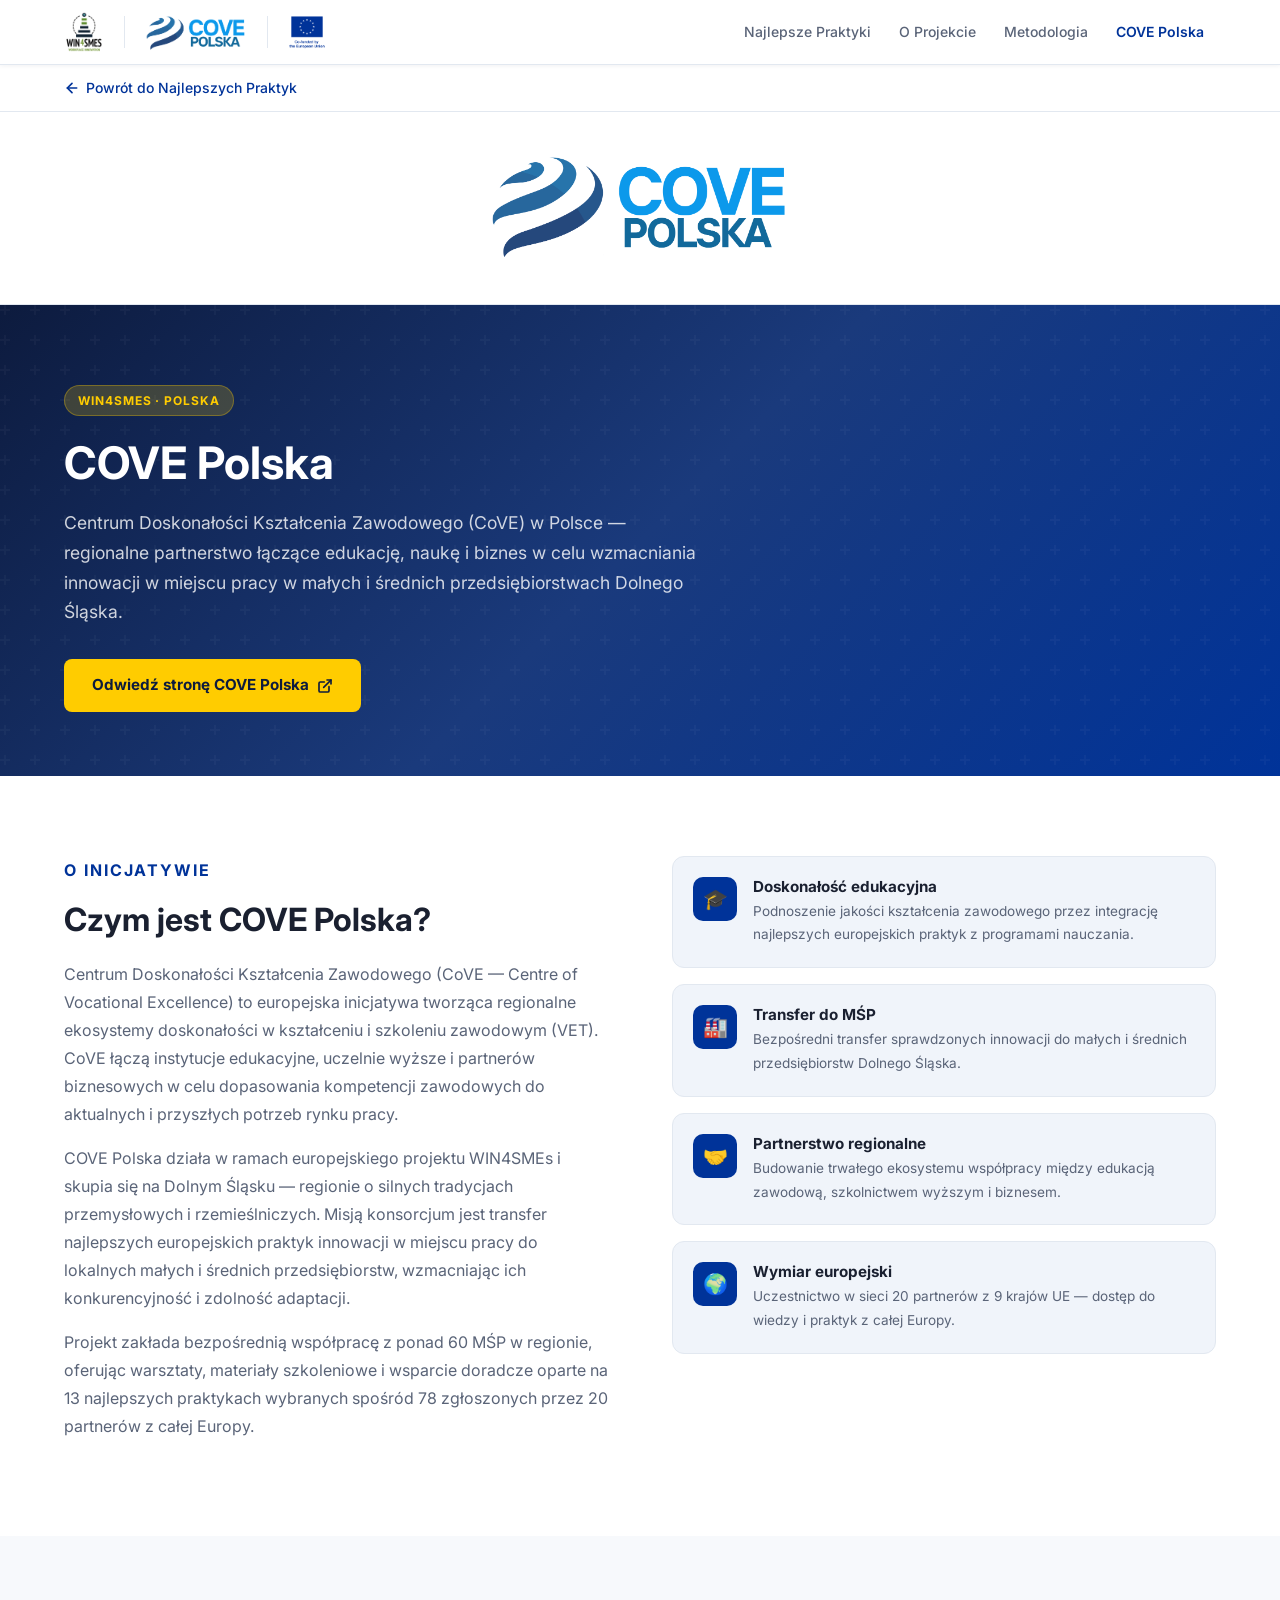
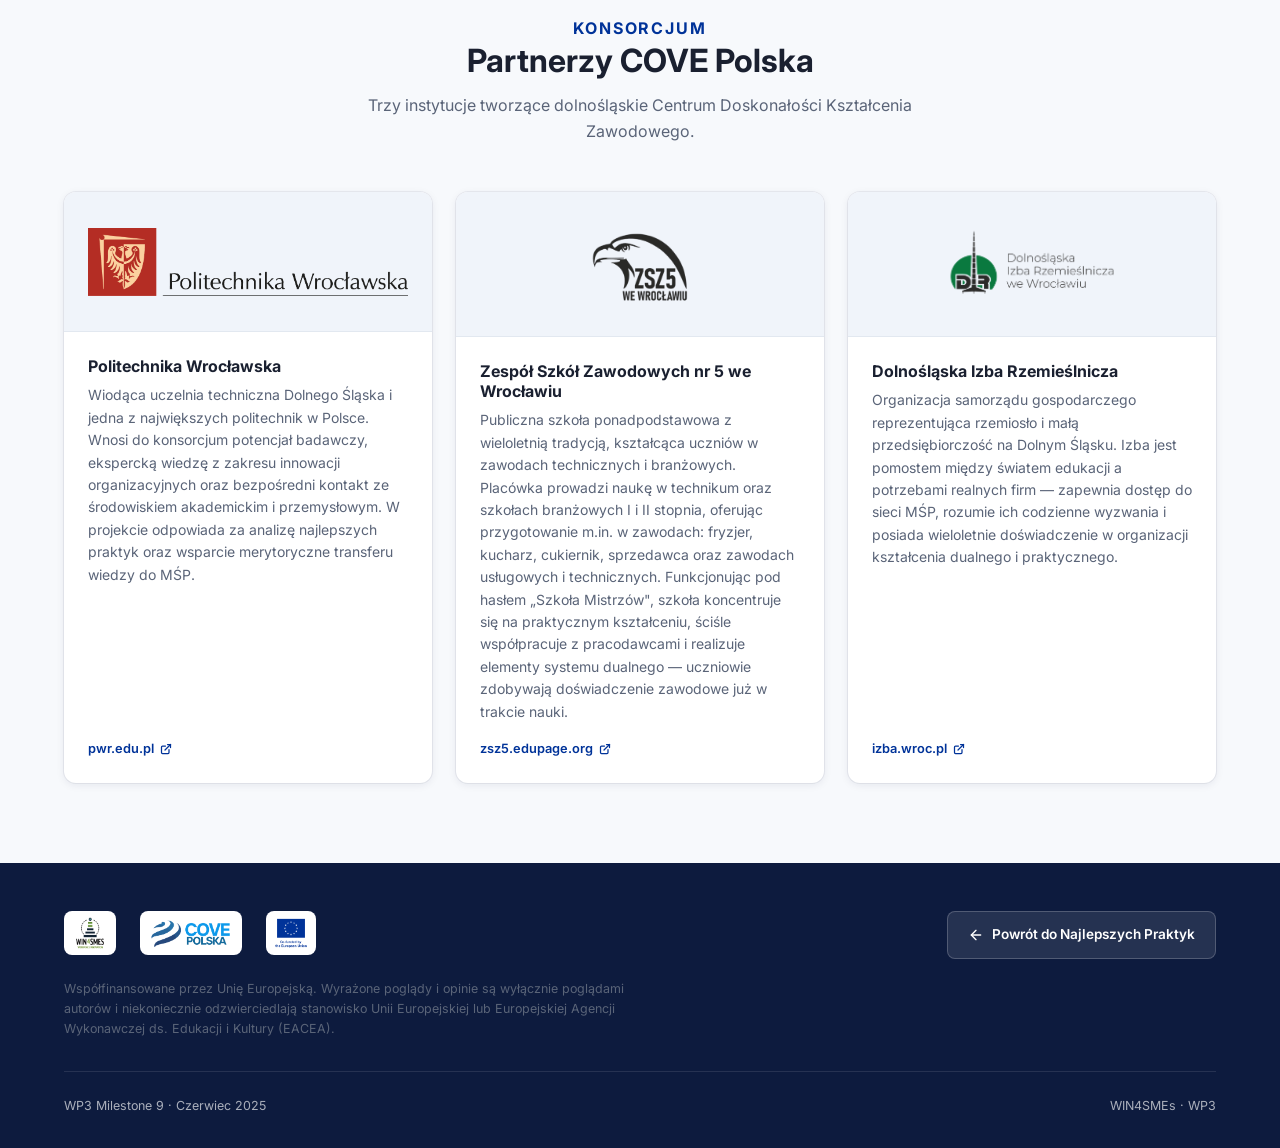
==== cove-polska.html @ 1d8eb4fb "Fix nav scroll, remove sticky filter bar, update ZSZ5 desc, add COVE logo banner - Filter section no" ====
<!DOCTYPE html>
<html lang="pl">
<head>
  <meta charset="UTF-8" />
  <meta name="viewport" content="width=device-width, initial-scale=1.0" />
  <title>COVE Polska — Centrum Doskonałości Kształcenia Zawodowego</title>
  <meta name="description" content="COVE Polska — Centrum Doskonałości Kształcenia Zawodowego w ramach projektu WIN4SMEs. Partnerzy: Politechnika Wrocławska, ZSZ nr 5, Dolnośląska Izba Rzemieślnicza." />
  <link rel="preconnect" href="https://fonts.googleapis.com" />
  <link rel="preconnect" href="https://fonts.gstatic.com" crossorigin />
  <link href="https://fonts.googleapis.com/css2?family=Inter:wght@400;500;600;700;800&display=swap" rel="stylesheet" />
  <link rel="stylesheet" href="styles.css" />
  <style>
    /* ---- Page-specific styles ---- */
    .cove-hero {
      background: linear-gradient(135deg, #0D1B3E 0%, #1a3a7c 50%, #003399 100%);
      color: #fff;
      padding: 5rem 0 4rem;
      position: relative;
      overflow: hidden;
    }
    .cove-hero::before {
      content: '';
      position: absolute;
      inset: 0;
      background: url("data:image/svg+xml,%3Csvg width='60' height='60' viewBox='0 0 60 60' xmlns='http://www.w3.org/2000/svg'%3E%3Cg fill='none' fill-rule='evenodd'%3E%3Cg fill='%23ffffff' fill-opacity='0.03'%3E%3Cpath d='M36 34v-4h-2v4h-4v2h4v4h2v-4h4v-2h-4zm0-30V0h-2v4h-4v2h4v4h2V6h4V4h-4zM6 34v-4H4v4H0v2h4v4h2v-4h4v-2H6zM6 4V0H4v4H0v2h4v4h2V6h4V4H6z'/%3E%3C/g%3E%3C/g%3E%3C/svg%3E");
    }
    .cove-hero-inner {
      position: relative;
      max-width: var(--max-w);
      margin: 0 auto;
      padding: 0 1.5rem;
    }
    .cove-hero .hero-tag {
      background: rgba(255,204,0,0.2);
      color: #FFCC00;
      border: 1px solid rgba(255,204,0,0.3);
    }
    .cove-hero h1 { color: #fff; margin-bottom: 1rem; }
    .cove-hero p.lead {
      font-size: 1.1rem;
      color: rgba(255,255,255,0.8);
      max-width: 640px;
      line-height: 1.7;
      margin-bottom: 2rem;
    }
    .cove-hero-btn {
      display: inline-flex;
      align-items: center;
      gap: 0.5rem;
      background: #FFCC00;
      color: #0D1B3E;
      font-weight: 700;
      font-size: 0.95rem;
      padding: 0.875rem 1.75rem;
      border-radius: 8px;
      text-decoration: none;
      transition: background 0.2s, transform 0.2s;
    }
    .cove-hero-btn:hover { background: #ffe033; transform: translateY(-2px); }

    /* About COVE section */
    .cove-about { padding: 5rem 0; background: var(--surface); }
    .cove-about-grid {
      display: grid;
      grid-template-columns: 1fr 1fr;
      gap: 4rem;
      align-items: start;
    }
    .cove-about h2 { margin-bottom: 1.25rem; }
    .cove-about p { margin-bottom: 1rem; font-size: 1rem; line-height: 1.75; }

    .cove-pillars {
      display: flex;
      flex-direction: column;
      gap: 1rem;
    }
    .pillar-card {
      display: flex;
      gap: 1rem;
      align-items: flex-start;
      background: var(--surface-soft);
      border: 1px solid var(--line);
      border-radius: var(--radius);
      padding: 1.25rem;
    }
    .pillar-icon {
      width: 44px;
      height: 44px;
      border-radius: 10px;
      background: var(--eu-blue);
      color: #fff;
      display: flex;
      align-items: center;
      justify-content: center;
      font-size: 1.25rem;
      flex-shrink: 0;
    }
    .pillar-card h4 { font-size: 0.95rem; margin-bottom: 0.25rem; }
    .pillar-card p { font-size: 0.85rem; margin: 0; }

    /* Partners section */
    .partners-section { padding: 5rem 0; background: var(--bg); }
    .partners-header { text-align: center; margin-bottom: 3rem; }
    .partners-header h2 { margin-bottom: 0.75rem; }
    .partners-header p { font-size: 1rem; max-width: 560px; margin: 0 auto; }

    .partners-grid {
      display: grid;
      grid-template-columns: repeat(3, 1fr);
      gap: 1.5rem;
    }

    .partner-card {
      background: var(--surface);
      border-radius: var(--radius);
      box-shadow: var(--shadow-card);
      overflow: hidden;
      display: flex;
      flex-direction: column;
      transition: transform 0.2s, box-shadow 0.2s;
      text-decoration: none;
      color: inherit;
    }
    .partner-card:hover {
      transform: translateY(-4px);
      box-shadow: var(--shadow-hover);
    }

    .partner-logo-wrap {
      background: var(--surface-soft);
      display: flex;
      align-items: center;
      justify-content: center;
      padding: 2rem 1.5rem;
      min-height: 140px;
      border-bottom: 1px solid var(--line);
    }
    .partner-logo-wrap img {
      max-height: 80px;
      max-width: 100%;
      width: auto;
      object-fit: contain;
    }

    .partner-info { padding: 1.5rem; flex: 1; display: flex; flex-direction: column; }
    .partner-info h3 { font-size: 1rem; margin-bottom: 0.5rem; color: var(--ink); }
    .partner-info p { font-size: 0.875rem; color: var(--muted); line-height: 1.6; flex: 1; }

    .partner-link {
      display: inline-flex;
      align-items: center;
      gap: 0.35rem;
      font-size: 0.8rem;
      font-weight: 600;
      color: var(--eu-blue);
      margin-top: 1rem;
      text-decoration: none;
    }
    .partner-link:hover { text-decoration: underline; }

    /* Back to main link */
    .back-bar {
      background: var(--surface);
      border-bottom: 1px solid var(--line);
      padding: 0.75rem 0;
    }
    .back-link {
      display: inline-flex;
      align-items: center;
      gap: 0.4rem;
      font-size: 0.875rem;
      font-weight: 500;
      color: var(--eu-blue);
      text-decoration: none;
      max-width: var(--max-w);
      margin: 0 auto;
      padding: 0 1.5rem;
      display: flex;
    }
    .back-link:hover { text-decoration: underline; }

    /* Logo banner */
    .cove-logo-banner {
      background: var(--surface);
      border-bottom: 1px solid var(--line);
      padding: 2rem 1.5rem;
      display: flex;
      align-items: center;
      justify-content: center;
    }
    .cove-logo-banner img {
      max-height: 120px;
      width: auto;
    }

    @media (max-width: 900px) {
      .cove-about-grid { grid-template-columns: 1fr; gap: 2.5rem; }
      .partners-grid { grid-template-columns: 1fr 1fr; }
      .cove-logo-banner img { max-height: 80px; }
    }
    @media (max-width: 580px) {
      .partners-grid { grid-template-columns: 1fr; }
    }
  </style>
</head>
<body>

  <!-- HEADER -->
  <header class="site-header" role="banner">
    <div class="header-inner">
      <div class="logo-strip">
        <a href="https://win4smes.eu" target="_blank" rel="noopener noreferrer" aria-label="WIN4SMEs website">
          <img src="assets/Logo-2025.png" alt="WIN4SMEs" />
        </a>
        <div class="logo-divider"></div>
        <a href="https://covepolska.pl" target="_blank" rel="noopener noreferrer" aria-label="COVE Polska website">
          <img src="assets/cove-polska-logo.png" alt="COVE Polska" />
        </a>
        <div class="logo-divider"></div>
        <a href="https://ec.europa.eu/info/funding-tenders/opportunities/portal/screen/home" target="_blank" rel="noopener noreferrer" aria-label="EU Funding portal">
          <img src="assets/EN_co_fundedvertical_RGB_Monochrome.png" alt="Co-funded by the European Union" />
        </a>
      </div>

      <nav class="header-nav" aria-label="Main navigation">
        <a href="index.html">Najlepsze Praktyki</a>
        <a href="index.html#about">O Projekcie</a>
        <a href="index.html#methodology">Metodologia</a>
        <a href="cove-polska.html" style="color: var(--eu-blue); font-weight: 600;">COVE Polska</a>
      </nav>
    </div>
  </header>

  <!-- BACK BAR -->
  <div class="back-bar">
    <a href="index.html" class="back-link">
      <svg width="16" height="16" viewBox="0 0 24 24" fill="none" stroke="currentColor" stroke-width="2.5" stroke-linecap="round" stroke-linejoin="round" aria-hidden="true">
        <path d="M19 12H5"/><path d="M12 5l-7 7 7 7"/>
      </svg>
      Powrót do Najlepszych Praktyk
    </a>
  </div>

  <!-- COVE POLSKA LOGO BANNER -->
  <div class="cove-logo-banner">
    <a href="https://covepolska.pl" target="_blank" rel="noopener noreferrer" aria-label="COVE Polska website">
      <img src="assets/cove-polska-logo.png" alt="COVE Polska" />
    </a>
  </div>

  <!-- HERO -->
  <section class="cove-hero" aria-labelledby="cove-hero-heading">
    <div class="cove-hero-inner">
      <div class="hero-tag">WIN4SMEs · Polska</div>
      <h1 id="cove-hero-heading">COVE Polska</h1>
      <p class="lead">
        Centrum Doskonałości Kształcenia Zawodowego (CoVE) w Polsce — regionalne partnerstwo łączące edukację, naukę i biznes
        w celu wzmacniania innowacji w miejscu pracy w małych i średnich przedsiębiorstwach Dolnego Śląska.
      </p>
      <a href="https://covepolska.pl" target="_blank" rel="noopener noreferrer" class="cove-hero-btn">
        Odwiedź stronę COVE Polska
        <svg width="16" height="16" viewBox="0 0 24 24" fill="none" stroke="currentColor" stroke-width="2.5" stroke-linecap="round" stroke-linejoin="round" aria-hidden="true">
          <path d="M18 13v6a2 2 0 01-2 2H5a2 2 0 01-2-2V8a2 2 0 012-2h6"/><polyline points="15 3 21 3 21 9"/><line x1="10" y1="14" x2="21" y2="3"/>
        </svg>
      </a>
    </div>
  </section>

  <!-- ABOUT COVE -->
  <section class="cove-about" aria-labelledby="cove-about-heading">
    <div class="container">
      <div class="cove-about-grid">
        <div>
          <p class="section-label">O inicjatywie</p>
          <h2 id="cove-about-heading">Czym jest COVE Polska?</h2>
          <p>
            Centrum Doskonałości Kształcenia Zawodowego (CoVE — Centre of Vocational Excellence) to europejska
            inicjatywa tworząca regionalne ekosystemy doskonałości w kształceniu i szkoleniu zawodowym (VET).
            CoVE łączą instytucje edukacyjne, uczelnie wyższe i partnerów biznesowych w celu dopasowania
            kompetencji zawodowych do aktualnych i przyszłych potrzeb rynku pracy.
          </p>
          <p>
            COVE Polska działa w ramach europejskiego projektu WIN4SMEs i skupia się na Dolnym Śląsku —
            regionie o silnych tradycjach przemysłowych i rzemieślniczych. Misją konsorcjum jest transfer
            najlepszych europejskich praktyk innowacji w miejscu pracy do lokalnych małych i średnich
            przedsiębiorstw, wzmacniając ich konkurencyjność i zdolność adaptacji.
          </p>
          <p>
            Projekt zakłada bezpośrednią współpracę z ponad 60 MŚP w regionie, oferując warsztaty,
            materiały szkoleniowe i wsparcie doradcze oparte na 13 najlepszych praktykach wybranych
            spośród 78 zgłoszonych przez 20 partnerów z całej Europy.
          </p>
        </div>

        <div class="cove-pillars">
          <div class="pillar-card">
            <div class="pillar-icon" aria-hidden="true">🎓</div>
            <div>
              <h4>Doskonałość edukacyjna</h4>
              <p>Podnoszenie jakości kształcenia zawodowego przez integrację najlepszych europejskich praktyk z programami nauczania.</p>
            </div>
          </div>
          <div class="pillar-card">
            <div class="pillar-icon" aria-hidden="true">🏭</div>
            <div>
              <h4>Transfer do MŚP</h4>
              <p>Bezpośredni transfer sprawdzonych innowacji do małych i średnich przedsiębiorstw Dolnego Śląska.</p>
            </div>
          </div>
          <div class="pillar-card">
            <div class="pillar-icon" aria-hidden="true">🤝</div>
            <div>
              <h4>Partnerstwo regionalne</h4>
              <p>Budowanie trwałego ekosystemu współpracy między edukacją zawodową, szkolnictwem wyższym i biznesem.</p>
            </div>
          </div>
          <div class="pillar-card">
            <div class="pillar-icon" aria-hidden="true">🌍</div>
            <div>
              <h4>Wymiar europejski</h4>
              <p>Uczestnictwo w sieci 20 partnerów z 9 krajów UE — dostęp do wiedzy i praktyk z całej Europy.</p>
            </div>
          </div>
        </div>
      </div>
    </div>
  </section>

  <!-- PARTNERS -->
  <section class="partners-section" aria-labelledby="partners-heading">
    <div class="container">
      <div class="partners-header">
        <p class="section-label">Konsorcjum</p>
        <h2 id="partners-heading">Partnerzy COVE Polska</h2>
        <p>Trzy instytucje tworzące dolnośląskie Centrum Doskonałości Kształcenia Zawodowego.</p>
      </div>

      <div class="partners-grid">

        <!-- Partner 1: PWr -->
        <a href="https://pwr.edu.pl" target="_blank" rel="noopener noreferrer" class="partner-card" aria-label="Politechnika Wrocławska — odwiedź stronę">
          <div class="partner-logo-wrap">
            <img src="assets/logo PWr kolor poziom  bez tla.png" alt="Politechnika Wrocławska" />
          </div>
          <div class="partner-info">
            <h3>Politechnika Wrocławska</h3>
            <p>
              Wiodąca uczelnia techniczna Dolnego Śląska i jedna z największych politechnik w Polsce.
              Wnosi do konsorcjum potencjał badawczy, ekspercką wiedzę z zakresu innowacji organizacyjnych
              oraz bezpośredni kontakt ze środowiskiem akademickim i przemysłowym. W projekcie odpowiada
              za analizę najlepszych praktyk oraz wsparcie merytoryczne transferu wiedzy do MŚP.
            </p>
            <span class="partner-link">
              pwr.edu.pl
              <svg width="12" height="12" viewBox="0 0 24 24" fill="none" stroke="currentColor" stroke-width="2.5" stroke-linecap="round" aria-hidden="true">
                <path d="M18 13v6a2 2 0 01-2 2H5a2 2 0 01-2-2V8a2 2 0 012-2h6"/><polyline points="15 3 21 3 21 9"/><line x1="10" y1="14" x2="21" y2="3"/>
              </svg>
            </span>
          </div>
        </a>

        <!-- Partner 2: ZSZ5 -->
        <a href="https://zsz5.edupage.org" target="_blank" rel="noopener noreferrer" class="partner-card" aria-label="Zespół Szkół Zawodowych nr 5 — odwiedź stronę">
          <div class="partner-logo-wrap">
            <img src="assets/orzel-bez-tla.png" alt="Zespół Szkół Zawodowych nr 5" />
          </div>
          <div class="partner-info">
            <h3>Zespół Szkół Zawodowych nr 5 we Wrocławiu</h3>
            <p>
              Publiczna szkoła ponadpodstawowa z wieloletnią tradycją, kształcąca uczniów w zawodach
              technicznych i branżowych. Placówka prowadzi naukę w technikum oraz szkołach branżowych
              I i II stopnia, oferując przygotowanie m.in. w zawodach: fryzjer, kucharz, cukiernik,
              sprzedawca oraz zawodach usługowych i technicznych. Funkcjonując pod hasłem „Szkoła Mistrzów",
              szkoła koncentruje się na praktycznym kształceniu, ściśle współpracuje z pracodawcami
              i realizuje elementy systemu dualnego — uczniowie zdobywają doświadczenie zawodowe już
              w trakcie nauki.
            </p>
            <span class="partner-link">
              zsz5.edupage.org
              <svg width="12" height="12" viewBox="0 0 24 24" fill="none" stroke="currentColor" stroke-width="2.5" stroke-linecap="round" aria-hidden="true">
                <path d="M18 13v6a2 2 0 01-2 2H5a2 2 0 01-2-2V8a2 2 0 012-2h6"/><polyline points="15 3 21 3 21 9"/><line x1="10" y1="14" x2="21" y2="3"/>
              </svg>
            </span>
          </div>
        </a>

        <!-- Partner 3: DIR -->
        <a href="https://izba.wroc.pl" target="_blank" rel="noopener noreferrer" class="partner-card" aria-label="Dolnośląska Izba Rzemieślnicza — odwiedź stronę">
          <div class="partner-logo-wrap">
            <img src="assets/logo_DolnoslaskaIzbaRzemieslnicza.png" alt="Dolnośląska Izba Rzemieślnicza" />
          </div>
          <div class="partner-info">
            <h3>Dolnośląska Izba Rzemieślnicza</h3>
            <p>
              Organizacja samorządu gospodarczego reprezentująca rzemiosło i małą przedsiębiorczość
              na Dolnym Śląsku. Izba jest pomostem między światem edukacji a potrzebami realnych firm —
              zapewnia dostęp do sieci MŚP, rozumie ich codzienne wyzwania i posiada wieloletnie
              doświadczenie w organizacji kształcenia dualnego i praktycznego.
            </p>
            <span class="partner-link">
              izba.wroc.pl
              <svg width="12" height="12" viewBox="0 0 24 24" fill="none" stroke="currentColor" stroke-width="2.5" stroke-linecap="round" aria-hidden="true">
                <path d="M18 13v6a2 2 0 01-2 2H5a2 2 0 01-2-2V8a2 2 0 012-2h6"/><polyline points="15 3 21 3 21 9"/><line x1="10" y1="14" x2="21" y2="3"/>
              </svg>
            </span>
          </div>
        </a>

      </div>
    </div>
  </section>

  <!-- FOOTER -->
  <footer class="site-footer" role="contentinfo">
    <div class="container">
      <div class="footer-inner">
        <div>
          <div class="footer-logos" aria-label="Partner logos">
            <a href="https://win4smes.eu" target="_blank" rel="noopener noreferrer" aria-label="WIN4SMEs website">
              <img src="assets/Logo-2025.png" alt="WIN4SMEs" />
            </a>
            <a href="https://covepolska.pl" target="_blank" rel="noopener noreferrer" aria-label="COVE Polska website">
              <img src="assets/cove-polska-logo.png" alt="COVE Polska" />
            </a>
            <a href="https://ec.europa.eu/info/funding-tenders/opportunities/portal/screen/home" target="_blank" rel="noopener noreferrer" aria-label="EU Funding portal">
              <img src="assets/EN_co_fundedvertical_RGB_Monochrome.png"
                   alt="Co-funded by the European Union"
                   class="eu-logo" />
            </a>
          </div>
          <p class="footer-funded">
            Współfinansowane przez Unię Europejską. Wyrażone poglądy i opinie są wyłącznie poglądami autorów
            i niekoniecznie odzwierciedlają stanowisko Unii Europejskiej lub Europejskiej Agencji Wykonawczej
            ds. Edukacji i Kultury (EACEA).
          </p>
        </div>
        <div>
          <a href="index.html" class="footer-download">
            <svg width="16" height="16" viewBox="0 0 24 24" fill="none" stroke="currentColor" stroke-width="2" stroke-linecap="round" stroke-linejoin="round" aria-hidden="true">
              <path d="M19 12H5"/><path d="M12 5l-7 7 7 7"/>
            </svg>
            Powrót do Najlepszych Praktyk
          </a>
        </div>
      </div>
      <div class="footer-bottom">
        <span>WP3 Milestone 9 · Czerwiec 2025</span>
        <span>WIN4SMEs · WP3</span>
      </div>
    </div>
  </footer>

</body>
</html>
---- styles.css ----
/* ============================================================
   WIN4SMEs Best Practices — Main Stylesheet
   ============================================================ */

:root {
  --eu-blue: #003399;
  --eu-gold: #FFCC00;
  --navy: #0D1B3E;
  --ink: #1A2030;
  --muted: #5A6478;
  --line: #E2E8F0;
  --bg: #F7F9FC;
  --surface: #FFFFFF;
  --surface-soft: #F0F4FA;
  --radius: 12px;
  --radius-sm: 8px;
  --shadow-card: 0 2px 8px rgba(13,27,62,0.08), 0 0 0 1px rgba(13,27,62,0.06);
  --shadow-hover: 0 8px 24px rgba(13,27,62,0.14), 0 0 0 1px rgba(13,27,62,0.08);
  --shadow-modal: 0 24px 80px rgba(13,27,62,0.22);
  --transition: 0.2s ease;
  --max-w: 1200px;
}

*, *::before, *::after { box-sizing: border-box; margin: 0; padding: 0; }

html { scroll-behavior: smooth; font-size: 16px; }

body {
  font-family: Inter, ui-sans-serif, system-ui, -apple-system, "Segoe UI", sans-serif;
  background: var(--bg);
  color: var(--ink);
  line-height: 1.6;
  -webkit-font-smoothing: antialiased;
}

/* ---- TYPOGRAPHY ---- */
h1, h2, h3, h4 { line-height: 1.25; font-weight: 700; }
h1 { font-size: clamp(1.8rem, 4vw, 2.8rem); }
h2 { font-size: clamp(1.4rem, 3vw, 2rem); }
h3 { font-size: 1.15rem; }
p { color: var(--muted); }

/* ---- LAYOUT ---- */
.container { max-width: var(--max-w); margin: 0 auto; padding: 0 1.5rem; }
.section { padding: 5rem 0; }
.section--alt { background: var(--surface); }

/* ============================================================
   HEADER
   ============================================================ */
.site-header {
  position: sticky;
  top: 0;
  z-index: 100;
  background: rgba(255,255,255,0.95);
  backdrop-filter: blur(12px);
  -webkit-backdrop-filter: blur(12px);
  border-bottom: 1px solid var(--line);
  box-shadow: 0 1px 4px rgba(13,27,62,0.06);
}

.header-inner {
  display: flex;
  align-items: center;
  justify-content: space-between;
  gap: 1.5rem;
  padding: 0.75rem 1.5rem;
  max-width: var(--max-w);
  margin: 0 auto;
}

.logo-strip {
  display: flex;
  align-items: center;
  gap: 1.25rem;
  flex-shrink: 0;
}

.logo-strip a {
  display: inline-flex;
  align-items: center;
  border-radius: 6px;
  transition: opacity var(--transition);
}
.logo-strip a:hover { opacity: 0.75; }

.logo-strip img {
  height: 40px;
  width: auto;
  object-fit: contain;
}

.logo-divider {
  width: 1px;
  height: 32px;
  background: var(--line);
}

.header-nav {
  display: flex;
  align-items: center;
  gap: 0.25rem;
}

.header-nav a {
  text-decoration: none;
  font-size: 0.875rem;
  font-weight: 500;
  color: var(--muted);
  padding: 0.4rem 0.75rem;
  border-radius: var(--radius-sm);
  transition: background var(--transition), color var(--transition);
}

.header-nav a:hover { background: var(--surface-soft); color: var(--ink); }

.lang-switch {
  display: flex;
  align-items: center;
  background: var(--surface-soft);
  border-radius: 99px;
  padding: 2px;
  gap: 2px;
  flex-shrink: 0;
}

.lang-btn {
  border: none;
  background: transparent;
  font-size: 0.8rem;
  font-weight: 600;
  padding: 0.3rem 0.75rem;
  border-radius: 99px;
  cursor: pointer;
  color: var(--muted);
  transition: background var(--transition), color var(--transition);
}

.lang-btn.active {
  background: var(--eu-blue);
  color: #fff;
}

/* ============================================================
   HERO
   ============================================================ */
.hero {
  background: linear-gradient(135deg, var(--navy) 0%, #1a3a7c 50%, var(--eu-blue) 100%);
  color: #fff;
  padding: 6rem 0 5rem;
  position: relative;
  overflow: hidden;
}

.hero::before {
  content: '';
  position: absolute;
  inset: 0;
  background: url("data:image/svg+xml,%3Csvg width='60' height='60' viewBox='0 0 60 60' xmlns='http://www.w3.org/2000/svg'%3E%3Cg fill='none' fill-rule='evenodd'%3E%3Cg fill='%23ffffff' fill-opacity='0.03'%3E%3Cpath d='M36 34v-4h-2v4h-4v2h4v4h2v-4h4v-2h-4zm0-30V0h-2v4h-4v2h4v4h2V6h4V4h-4zM6 34v-4H4v4H0v2h4v4h2v-4h4v-2H6zM6 4V0H4v4H0v2h4v4h2V6h4V4H6z'/%3E%3C/g%3E%3C/g%3E%3C/svg%3E");
}

.hero-inner {
  position: relative;
  display: grid;
  grid-template-columns: 1fr auto;
  gap: 3rem;
  align-items: center;
  max-width: var(--max-w);
  margin: 0 auto;
  padding: 0 1.5rem;
}

.hero-tag {
  display: inline-block;
  background: rgba(255,204,0,0.2);
  color: var(--eu-gold);
  font-size: 0.75rem;
  font-weight: 700;
  letter-spacing: 0.08em;
  text-transform: uppercase;
  padding: 0.3rem 0.8rem;
  border-radius: 99px;
  border: 1px solid rgba(255,204,0,0.3);
  margin-bottom: 1.25rem;
}

.hero h1 { color: #fff; margin-bottom: 1rem; }

.hero-subtitle {
  font-size: 1.1rem;
  color: rgba(255,255,255,0.75);
  max-width: 540px;
  line-height: 1.65;
}

.hero-meta {
  display: flex;
  gap: 1rem;
  margin-top: 1.5rem;
  flex-wrap: wrap;
}

.hero-badge {
  display: flex;
  align-items: center;
  gap: 0.4rem;
  font-size: 0.85rem;
  color: rgba(255,255,255,0.7);
}

.hero-badge strong { color: #fff; }

.hero-stats {
  display: flex;
  flex-direction: column;
  gap: 1rem;
}

.stat-card {
  background: rgba(255,255,255,0.1);
  border: 1px solid rgba(255,255,255,0.15);
  border-radius: var(--radius);
  padding: 1.25rem 1.5rem;
  text-align: center;
  min-width: 130px;
  backdrop-filter: blur(8px);
}

.stat-card .stat-num {
  font-size: 2.25rem;
  font-weight: 800;
  color: var(--eu-gold);
  line-height: 1;
  margin-bottom: 0.3rem;
}

.stat-card .stat-label {
  font-size: 0.78rem;
  color: rgba(255,255,255,0.7);
  font-weight: 500;
}

/* ============================================================
   FILTER BAR
   ============================================================ */
.filter-section {
  background: var(--surface);
  border-bottom: 1px solid var(--line);
  padding: 2rem 0 1.5rem;
}

.filter-header {
  display: flex;
  align-items: baseline;
  justify-content: space-between;
  margin-bottom: 1.25rem;
}

.filter-header h2 { font-size: 1.5rem; }

.result-count {
  font-size: 0.85rem;
  color: var(--muted);
}

.filter-controls {
  display: flex;
  gap: 0.75rem;
  flex-wrap: wrap;
  align-items: center;
}

.search-wrap {
  position: relative;
  flex: 1;
  min-width: 220px;
}

.search-wrap svg {
  position: absolute;
  left: 0.875rem;
  top: 50%;
  transform: translateY(-50%);
  color: var(--muted);
  pointer-events: none;
}

.search-input {
  width: 100%;
  padding: 0.625rem 0.875rem 0.625rem 2.5rem;
  border: 1.5px solid var(--line);
  border-radius: var(--radius-sm);
  font-size: 0.9rem;
  font-family: inherit;
  background: var(--surface);
  color: var(--ink);
  transition: border-color var(--transition), box-shadow var(--transition);
  outline: none;
}

.search-input:focus {
  border-color: var(--eu-blue);
  box-shadow: 0 0 0 3px rgba(0,51,153,0.1);
}

.filter-select {
  padding: 0.625rem 2.25rem 0.625rem 0.875rem;
  border: 1.5px solid var(--line);
  border-radius: var(--radius-sm);
  font-size: 0.875rem;
  font-family: inherit;
  background: var(--surface);
  color: var(--ink);
  cursor: pointer;
  outline: none;
  transition: border-color var(--transition);
  appearance: none;
  -webkit-appearance: none;
  background-image: url("data:image/svg+xml,%3Csvg xmlns='http://www.w3.org/2000/svg' width='12' height='12' viewBox='0 0 12 12'%3E%3Cpath fill='%235A6478' d='M6 8L1 3h10z'/%3E%3C/svg%3E");
  background-repeat: no-repeat;
  background-position: right 0.75rem center;
  min-width: 160px;
}

.filter-select:focus { border-color: var(--eu-blue); }

.category-pills {
  display: flex;
  gap: 0.5rem;
  flex-wrap: wrap;
  margin-top: 0.75rem;
}

.pill {
  display: inline-flex;
  align-items: center;
  gap: 0.375rem;
  padding: 0.35rem 0.875rem;
  border-radius: 99px;
  font-size: 0.8rem;
  font-weight: 600;
  cursor: pointer;
  border: 1.5px solid transparent;
  transition: all var(--transition);
  background: var(--surface-soft);
  color: var(--muted);
}

.pill:hover { background: var(--line); color: var(--ink); }

.pill.active {
  color: #fff;
  border-color: transparent;
}

.pill-dot {
  width: 8px;
  height: 8px;
  border-radius: 50%;
  flex-shrink: 0;
}

/* ============================================================
   PRACTICE GRID
   ============================================================ */
.practices-section { padding: 3rem 0 5rem; }

.practices-grid {
  display: grid;
  grid-template-columns: repeat(auto-fill, minmax(340px, 1fr));
  gap: 1.5rem;
}

.practice-card {
  background: var(--surface);
  border-radius: var(--radius);
  box-shadow: var(--shadow-card);
  display: flex;
  flex-direction: column;
  cursor: pointer;
  transition: transform var(--transition), box-shadow var(--transition);
  overflow: hidden;
}

.practice-card:hover {
  transform: translateY(-4px);
  box-shadow: var(--shadow-hover);
}

.card-accent {
  height: 4px;
  border-radius: var(--radius) var(--radius) 0 0;
}

.card-body { padding: 1.5rem; flex: 1; display: flex; flex-direction: column; }

.card-meta {
  display: flex;
  align-items: center;
  justify-content: space-between;
  margin-bottom: 0.875rem;
}

.card-number {
  font-size: 0.75rem;
  font-weight: 700;
  color: var(--muted);
  letter-spacing: 0.06em;
}

.card-flag {
  font-size: 1.25rem;
  line-height: 1;
}

.card-category {
  display: inline-flex;
  align-items: center;
  gap: 0.3rem;
  font-size: 0.72rem;
  font-weight: 700;
  letter-spacing: 0.05em;
  text-transform: uppercase;
  padding: 0.25rem 0.6rem;
  border-radius: 99px;
  margin-bottom: 0.75rem;
}

.card-title {
  font-size: 1.05rem;
  font-weight: 700;
  color: var(--ink);
  line-height: 1.3;
  margin-bottom: 0.625rem;
}

.card-desc {
  font-size: 0.875rem;
  color: var(--muted);
  line-height: 1.6;
  flex: 1;
  margin-bottom: 1.25rem;
  display: -webkit-box;
  -webkit-line-clamp: 3;
  -webkit-box-orient: vertical;
  overflow: hidden;
}

.card-footer {
  display: flex;
  align-items: center;
  justify-content: space-between;
  padding-top: 1rem;
  border-top: 1px solid var(--line);
}

.card-partner {
  font-size: 0.75rem;
  color: var(--muted);
  font-style: italic;
  max-width: 60%;
  white-space: nowrap;
  overflow: hidden;
  text-overflow: ellipsis;
}

.btn-read {
  display: inline-flex;
  align-items: center;
  gap: 0.375rem;
  font-size: 0.8rem;
  font-weight: 600;
  color: var(--eu-blue);
  background: var(--surface-soft);
  border: 1px solid var(--line);
  border-radius: var(--radius-sm);
  padding: 0.4rem 0.875rem;
  cursor: pointer;
  transition: background var(--transition), color var(--transition);
  text-decoration: none;
  white-space: nowrap;
}

.btn-read:hover { background: var(--eu-blue); color: #fff; border-color: var(--eu-blue); }

.no-results {
  grid-column: 1 / -1;
  text-align: center;
  padding: 4rem 1rem;
  color: var(--muted);
}

.no-results .emoji { font-size: 3rem; margin-bottom: 1rem; }
.no-results h3 { color: var(--ink); margin-bottom: 0.5rem; }

/* ============================================================
   MODAL
   ============================================================ */
.modal-backdrop {
  position: fixed;
  inset: 0;
  background: rgba(13,27,62,0.55);
  backdrop-filter: blur(4px);
  -webkit-backdrop-filter: blur(4px);
  z-index: 200;
  display: flex;
  align-items: center;
  justify-content: center;
  padding: 1rem;
  opacity: 0;
  visibility: hidden;
  transition: opacity 0.25s ease, visibility 0.25s ease;
}

.modal-backdrop.open { opacity: 1; visibility: visible; }

.modal {
  background: var(--surface);
  border-radius: 16px;
  box-shadow: var(--shadow-modal);
  width: 100%;
  max-width: 760px;
  max-height: 90vh;
  display: flex;
  flex-direction: column;
  transform: translateY(20px) scale(0.98);
  transition: transform 0.25s ease;
  overflow: hidden;
}

.modal-backdrop.open .modal { transform: translateY(0) scale(1); }

.modal-header {
  padding: 1.5rem 1.75rem 1.25rem;
  border-bottom: 1px solid var(--line);
  flex-shrink: 0;
  position: relative;
}

.modal-badge {
  display: inline-flex;
  align-items: center;
  gap: 0.35rem;
  font-size: 0.72rem;
  font-weight: 700;
  text-transform: uppercase;
  letter-spacing: 0.06em;
  padding: 0.25rem 0.65rem;
  border-radius: 99px;
  margin-bottom: 0.75rem;
}

.modal-title {
  font-size: 1.3rem;
  font-weight: 800;
  color: var(--ink);
  line-height: 1.3;
  margin-bottom: 0.5rem;
  padding-right: 2.5rem;
}

.modal-partner-row {
  display: flex;
  align-items: center;
  gap: 0.5rem;
  font-size: 0.83rem;
  color: var(--muted);
}

.modal-flag { font-size: 1.1rem; }

.modal-close {
  position: absolute;
  top: 1.25rem;
  right: 1.25rem;
  width: 36px;
  height: 36px;
  border-radius: 50%;
  border: none;
  background: var(--surface-soft);
  cursor: pointer;
  display: flex;
  align-items: center;
  justify-content: center;
  color: var(--muted);
  transition: background var(--transition), color var(--transition);
  font-size: 1.1rem;
}

.modal-close:hover { background: var(--line); color: var(--ink); }

.modal-body {
  padding: 1.5rem 1.75rem;
  overflow-y: auto;
  flex: 1;
}

.modal-desc {
  font-size: 0.95rem;
  color: var(--ink);
  line-height: 1.7;
  margin-bottom: 2rem;
  padding-bottom: 1.5rem;
  border-bottom: 1px solid var(--line);
}

.modal-section { margin-bottom: 1.75rem; }

.modal-section-title {
  font-size: 0.75rem;
  font-weight: 700;
  text-transform: uppercase;
  letter-spacing: 0.1em;
  color: var(--eu-blue);
  margin-bottom: 0.75rem;
}

.modal-list {
  list-style: none;
  display: flex;
  flex-direction: column;
  gap: 0.5rem;
}

.modal-list li {
  display: flex;
  gap: 0.625rem;
  font-size: 0.9rem;
  color: var(--ink);
  line-height: 1.5;
}

.modal-list li::before {
  content: '✓';
  flex-shrink: 0;
  font-weight: 700;
  margin-top: 1px;
}

.modal-list.steps li::before {
  counter-increment: steps;
  content: counter(steps);
  background: var(--eu-blue);
  color: #fff;
  font-size: 0.7rem;
  font-weight: 700;
  width: 20px;
  height: 20px;
  border-radius: 50%;
  display: flex;
  align-items: center;
  justify-content: center;
  flex-shrink: 0;
  margin-top: 2px;
}

.modal-list.steps { counter-reset: steps; }

.modal-text {
  font-size: 0.9rem;
  color: var(--ink);
  line-height: 1.65;
}

.modal-contact {
  background: var(--surface-soft);
  border-radius: var(--radius-sm);
  padding: 1rem 1.25rem;
  font-size: 0.85rem;
  color: var(--ink);
  line-height: 1.7;
}

.modal-links {
  display: flex;
  gap: 0.5rem;
  flex-wrap: wrap;
  margin-top: 0.75rem;
}

.modal-link {
  display: inline-flex;
  align-items: center;
  gap: 0.3rem;
  font-size: 0.8rem;
  font-weight: 600;
  color: var(--eu-blue);
  background: #fff;
  border: 1px solid var(--line);
  border-radius: var(--radius-sm);
  padding: 0.35rem 0.75rem;
  text-decoration: none;
  transition: background var(--transition), border-color var(--transition);
}

.modal-link:hover { background: var(--eu-blue); color: #fff; border-color: var(--eu-blue); }

/* ============================================================
   ABOUT SECTION
   ============================================================ */
.about-grid {
  display: grid;
  grid-template-columns: 1fr 1fr;
  gap: 3rem;
  align-items: start;
}

.about-content h2 { margin-bottom: 1.25rem; }

.about-content p {
  margin-bottom: 1rem;
  font-size: 1rem;
  line-height: 1.7;
}

.about-stats {
  display: grid;
  grid-template-columns: 1fr 1fr;
  gap: 1rem;
}

.about-stat {
  background: var(--surface-soft);
  border-radius: var(--radius);
  padding: 1.25rem;
  text-align: center;
  border: 1px solid var(--line);
}

.about-stat .num {
  font-size: 2rem;
  font-weight: 800;
  color: var(--eu-blue);
  line-height: 1;
}

.about-stat .lbl {
  font-size: 0.8rem;
  color: var(--muted);
  margin-top: 0.3rem;
}

/* ============================================================
   METHODOLOGY SECTION
   ============================================================ */
.methodology { padding: 5rem 0; }

.method-header { text-align: center; margin-bottom: 3rem; }
.method-header p { margin-top: 0.75rem; font-size: 1rem; }

.method-steps {
  display: grid;
  grid-template-columns: repeat(4, 1fr);
  gap: 1.5rem;
  margin-bottom: 4rem;
}

.method-step {
  text-align: center;
  position: relative;
}

.method-step::after {
  content: '→';
  position: absolute;
  right: -0.875rem;
  top: 1.5rem;
  color: var(--line);
  font-size: 1.25rem;
}

.method-step:last-child::after { display: none; }

.step-icon {
  width: 56px;
  height: 56px;
  border-radius: 50%;
  background: var(--eu-blue);
  color: #fff;
  font-size: 1.25rem;
  font-weight: 800;
  display: flex;
  align-items: center;
  justify-content: center;
  margin: 0 auto 1rem;
}

.method-step h3 { font-size: 0.95rem; margin-bottom: 0.5rem; }
.method-step p { font-size: 0.85rem; }

.criteria-grid {
  display: grid;
  grid-template-columns: repeat(auto-fill, minmax(280px, 1fr));
  gap: 0.75rem;
}

.criteria-item {
  display: flex;
  align-items: flex-start;
  gap: 0.75rem;
  background: var(--surface);
  border: 1px solid var(--line);
  border-radius: var(--radius-sm);
  padding: 1rem 1.25rem;
  font-size: 0.875rem;
  color: var(--ink);
}

.criteria-item::before {
  content: '★';
  color: var(--eu-gold);
  flex-shrink: 0;
  font-size: 1rem;
}

/* ============================================================
   FOOTER
   ============================================================ */
.site-footer {
  background: var(--navy);
  color: rgba(255,255,255,0.65);
  padding: 3rem 0 2rem;
}

.footer-inner {
  display: grid;
  grid-template-columns: 1fr auto;
  gap: 3rem;
  align-items: start;
  margin-bottom: 2rem;
}

.footer-logos {
  display: flex;
  align-items: center;
  gap: 1.5rem;
  flex-wrap: wrap;
  margin-bottom: 1.5rem;
}

.footer-logos a {
  display: inline-flex;
  align-items: center;
  border-radius: 8px;
  transition: opacity var(--transition);
}
.footer-logos a:hover { opacity: 0.8; }

.footer-logos img {
  height: 44px;
  width: auto;
  object-fit: contain;
  background: #fff;
  padding: 6px 10px;
  border-radius: 8px;
}

.footer-logos img.eu-logo {
  padding: 4px 8px;
}

.footer-funded {
  font-size: 0.78rem;
  line-height: 1.6;
  max-width: 560px;
}

.footer-download {
  display: inline-flex;
  align-items: center;
  gap: 0.5rem;
  background: rgba(255,255,255,0.1);
  border: 1px solid rgba(255,255,255,0.2);
  color: #fff;
  text-decoration: none;
  font-size: 0.85rem;
  font-weight: 600;
  padding: 0.75rem 1.25rem;
  border-radius: var(--radius-sm);
  transition: background var(--transition);
  white-space: nowrap;
}

.footer-download:hover { background: rgba(255,255,255,0.2); }

.footer-bottom {
  border-top: 1px solid rgba(255,255,255,0.1);
  padding-top: 1.5rem;
  font-size: 0.78rem;
  display: flex;
  align-items: center;
  justify-content: space-between;
  flex-wrap: wrap;
  gap: 0.75rem;
}

/* ============================================================
   ANIMATIONS
   ============================================================ */
@keyframes countUp {
  from { opacity: 0; transform: translateY(10px); }
  to   { opacity: 1; transform: translateY(0); }
}

.stat-card { animation: countUp 0.6s ease both; }
.stat-card:nth-child(1) { animation-delay: 0.1s; }
.stat-card:nth-child(2) { animation-delay: 0.2s; }
.stat-card:nth-child(3) { animation-delay: 0.3s; }

.practice-card {
  animation: countUp 0.4s ease both;
}

/* ============================================================
   RESPONSIVE
   ============================================================ */
@media (max-width: 900px) {
  .hero-inner { grid-template-columns: 1fr; }
  .hero-stats { flex-direction: row; flex-wrap: wrap; }
  .stat-card { min-width: 100px; flex: 1; }

  .about-grid { grid-template-columns: 1fr; }
  .method-steps { grid-template-columns: 1fr 1fr; }
  .method-step::after { display: none; }

  .footer-inner { grid-template-columns: 1fr; gap: 2rem; }
}

@media (max-width: 640px) {
  .header-inner { flex-wrap: wrap; gap: 0.75rem; }
  .header-nav { display: none; }
  .logo-strip img { height: 32px; }

  .practices-grid { grid-template-columns: 1fr; }
  .method-steps { grid-template-columns: 1fr; }

  .filter-controls { flex-direction: column; }
  .search-wrap { min-width: 100%; }
  .filter-select { min-width: 100%; }

  .modal { max-height: 95vh; border-radius: 12px 12px 0 0; }
  .modal-backdrop { align-items: flex-end; padding: 0; }

  .about-stats { grid-template-columns: 1fr 1fr; }

  .footer-bottom { flex-direction: column; }
  .footer-logos img { height: 36px; }
}

@media (min-width: 641px) and (max-width: 900px) {
  .practices-grid { grid-template-columns: repeat(2, 1fr); }
}

/* ---- Utility ---- */
.sr-only {
  position: absolute; width: 1px; height: 1px;
  padding: 0; margin: -1px; overflow: hidden;
  clip: rect(0,0,0,0); border: 0;
}

.section-label {
  font-size: 0.75rem;
  font-weight: 700;
  letter-spacing: 0.12em;
  text-transform: uppercase;
  color: var(--eu-blue);
  margin-bottom: 0.75rem;
}
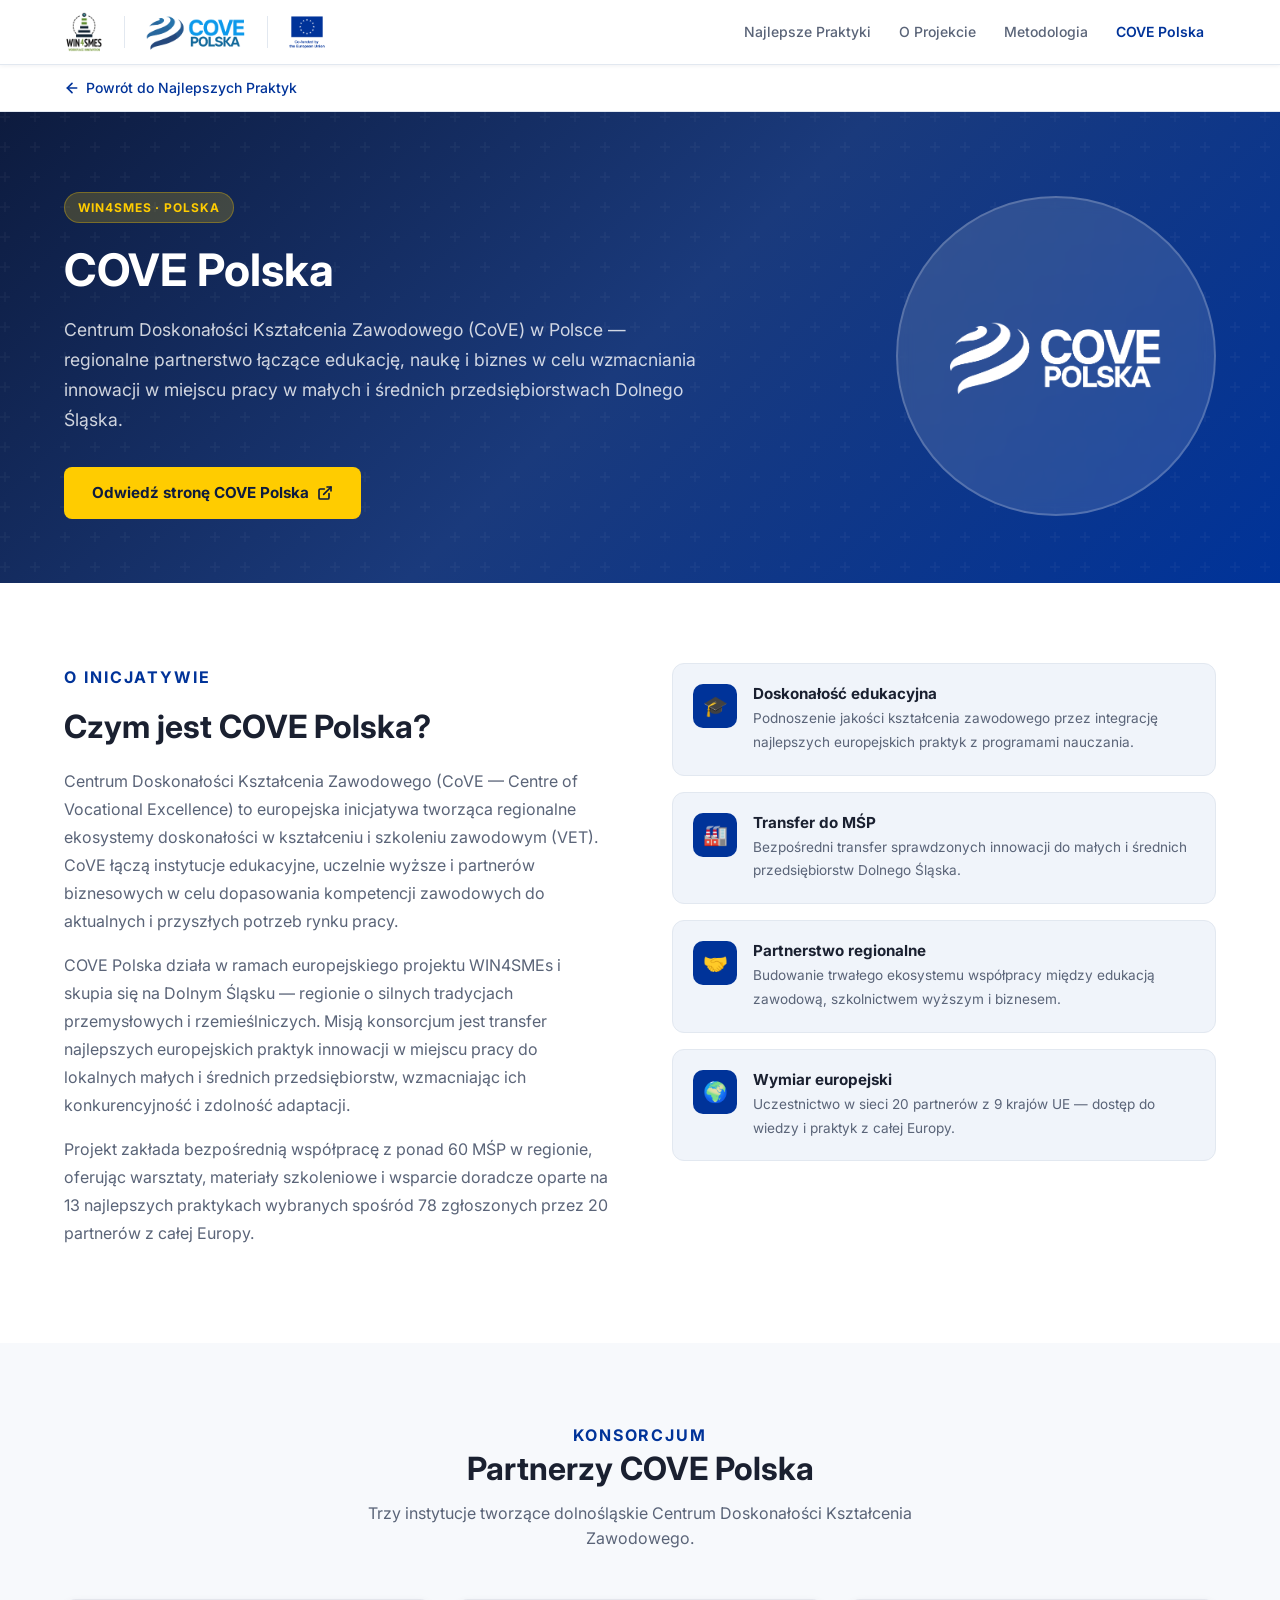
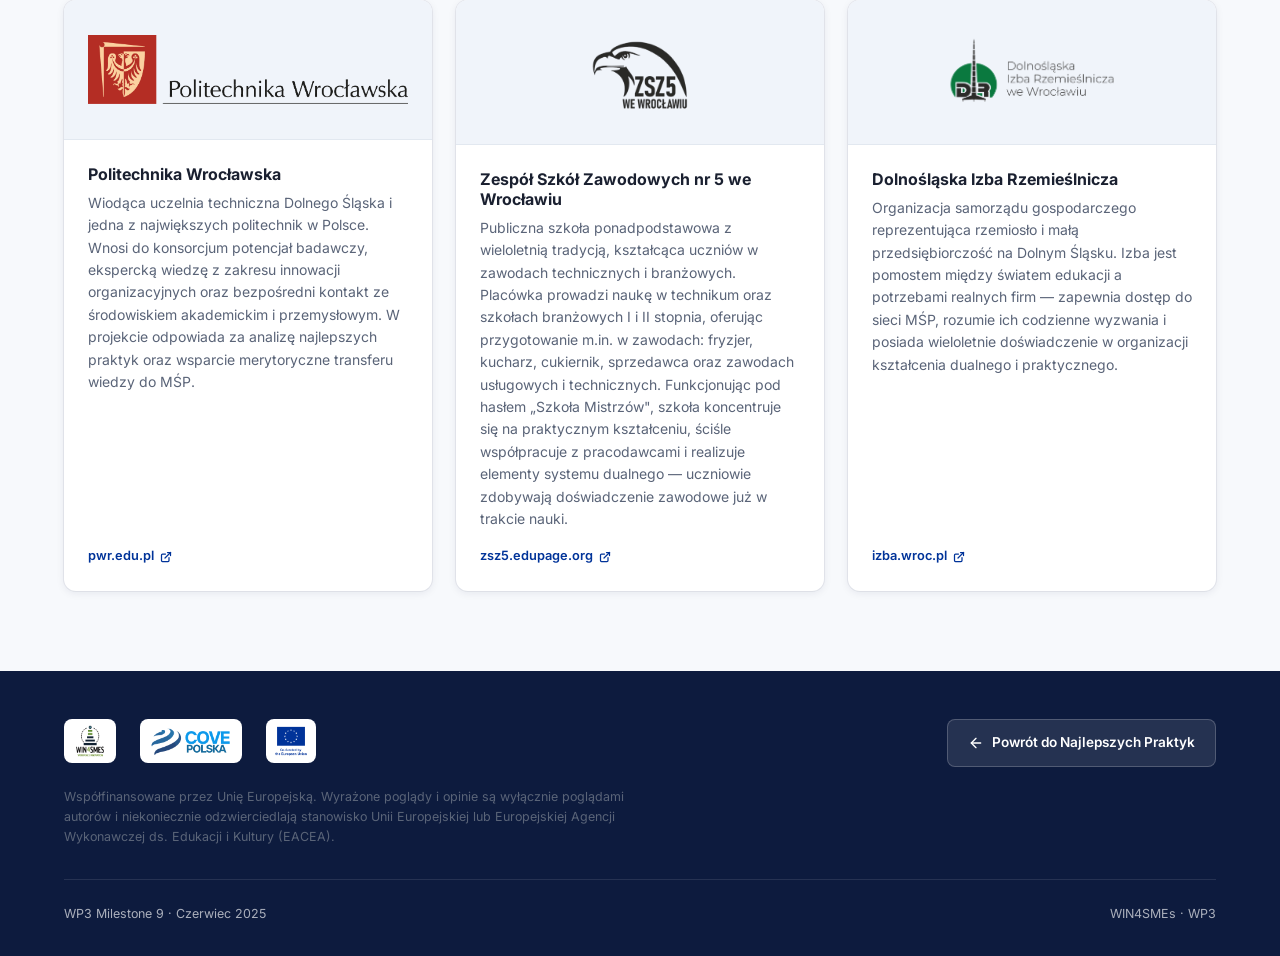
==== commit 19efa6f8: "Move COVE Polska logo into hero section as frosted circle Logo przeniesione z białego bannera do nie" ====
--- a/cove-polska.html
+++ b/cove-polska.html
@@ -179,24 +179,37 @@
     }
     .back-link:hover { text-decoration: underline; }
 
-    /* Logo banner */
-    .cove-logo-banner {
-      background: var(--surface);
-      border-bottom: 1px solid var(--line);
-      padding: 2rem 1.5rem;
+    /* Hero logo */
+    .cove-hero-inner {
+      display: flex;
+      align-items: center;
+      justify-content: space-between;
+      gap: 3rem;
+    }
+    .cove-hero-text { flex: 1; min-width: 0; }
+    .cove-hero-logo {
+      flex-shrink: 0;
       display: flex;
       align-items: center;
       justify-content: center;
-    }
-    .cove-logo-banner img {
-      max-height: 120px;
-      width: auto;
+      width: 320px;
+      height: 320px;
+      border-radius: 50%;
+      background: rgba(255,255,255,0.12);
+      border: 2px solid rgba(255,255,255,0.2);
+      backdrop-filter: blur(8px);
+    }
+    .cove-hero-logo img {
+      width: 220px;
+      filter: brightness(0) invert(1);
     }
 
     @media (max-width: 900px) {
       .cove-about-grid { grid-template-columns: 1fr; gap: 2.5rem; }
       .partners-grid { grid-template-columns: 1fr 1fr; }
-      .cove-logo-banner img { max-height: 80px; }
+      .cove-hero-inner { flex-direction: column; gap: 2rem; }
+      .cove-hero-logo { width: 200px; height: 200px; }
+      .cove-hero-logo img { width: 140px; }
     }
     @media (max-width: 580px) {
       .partners-grid { grid-template-columns: 1fr; }
@@ -241,28 +254,26 @@
     </a>
   </div>
 
-  <!-- COVE POLSKA LOGO BANNER -->
-  <div class="cove-logo-banner">
-    <a href="https://covepolska.pl" target="_blank" rel="noopener noreferrer" aria-label="COVE Polska website">
-      <img src="assets/cove-polska-logo.png" alt="COVE Polska" />
-    </a>
-  </div>
-
   <!-- HERO -->
   <section class="cove-hero" aria-labelledby="cove-hero-heading">
     <div class="cove-hero-inner">
-      <div class="hero-tag">WIN4SMEs · Polska</div>
-      <h1 id="cove-hero-heading">COVE Polska</h1>
-      <p class="lead">
-        Centrum Doskonałości Kształcenia Zawodowego (CoVE) w Polsce — regionalne partnerstwo łączące edukację, naukę i biznes
-        w celu wzmacniania innowacji w miejscu pracy w małych i średnich przedsiębiorstwach Dolnego Śląska.
-      </p>
-      <a href="https://covepolska.pl" target="_blank" rel="noopener noreferrer" class="cove-hero-btn">
-        Odwiedź stronę COVE Polska
-        <svg width="16" height="16" viewBox="0 0 24 24" fill="none" stroke="currentColor" stroke-width="2.5" stroke-linecap="round" stroke-linejoin="round" aria-hidden="true">
-          <path d="M18 13v6a2 2 0 01-2 2H5a2 2 0 01-2-2V8a2 2 0 012-2h6"/><polyline points="15 3 21 3 21 9"/><line x1="10" y1="14" x2="21" y2="3"/>
-        </svg>
-      </a>
+      <div class="cove-hero-text">
+        <div class="hero-tag">WIN4SMEs · Polska</div>
+        <h1 id="cove-hero-heading">COVE Polska</h1>
+        <p class="lead">
+          Centrum Doskonałości Kształcenia Zawodowego (CoVE) w Polsce — regionalne partnerstwo łączące edukację, naukę i biznes
+          w celu wzmacniania innowacji w miejscu pracy w małych i średnich przedsiębiorstwach Dolnego Śląska.
+        </p>
+        <a href="https://covepolska.pl" target="_blank" rel="noopener noreferrer" class="cove-hero-btn">
+          Odwiedź stronę COVE Polska
+          <svg width="16" height="16" viewBox="0 0 24 24" fill="none" stroke="currentColor" stroke-width="2.5" stroke-linecap="round" stroke-linejoin="round" aria-hidden="true">
+            <path d="M18 13v6a2 2 0 01-2 2H5a2 2 0 01-2-2V8a2 2 0 012-2h6"/><polyline points="15 3 21 3 21 9"/><line x1="10" y1="14" x2="21" y2="3"/>
+          </svg>
+        </a>
+      </div>
+      <div class="cove-hero-logo" aria-hidden="true">
+        <img src="assets/cove-polska-logo.png" alt="" />
+      </div>
     </div>
   </section>
 
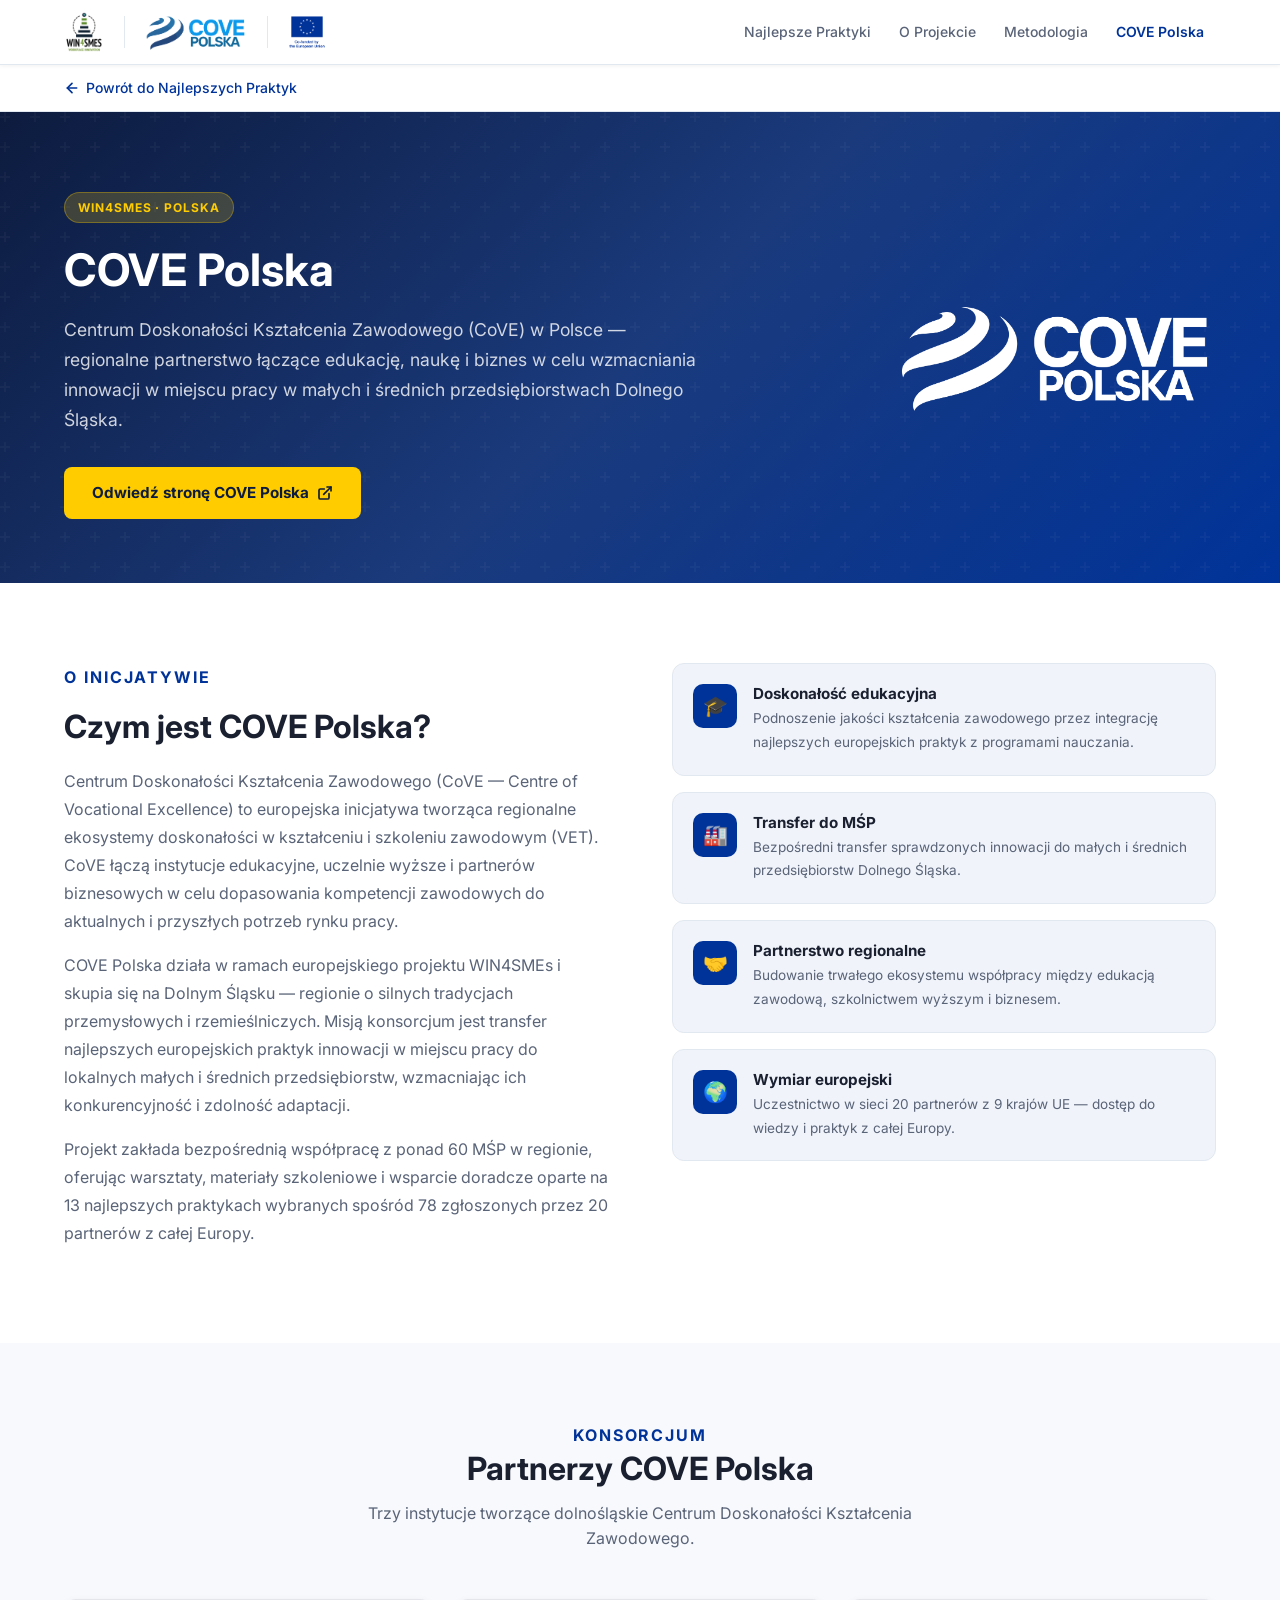
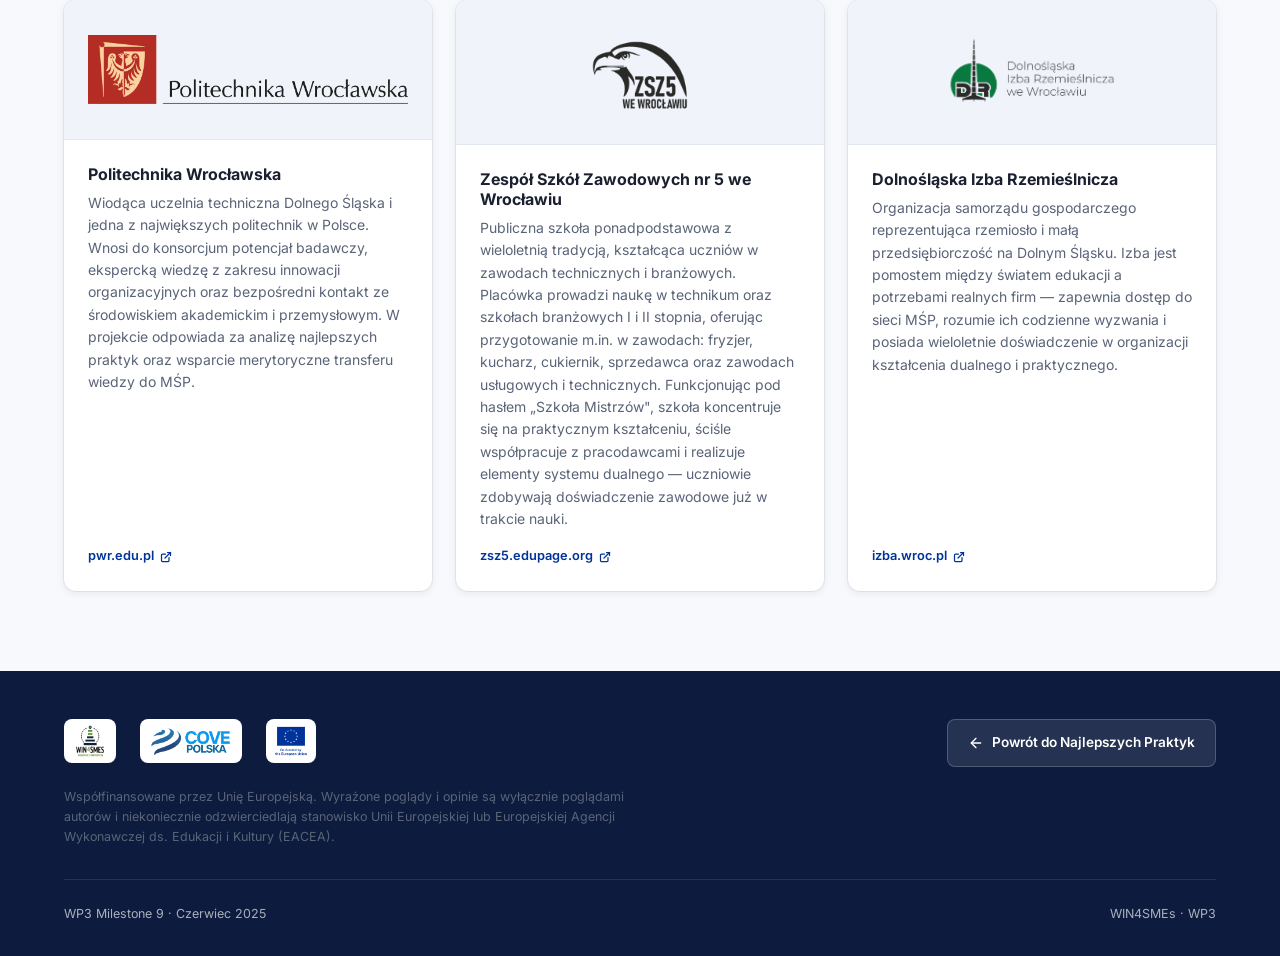
==== commit a0ab3cd7: "Remove frosted glass circle, enlarge COVE logo in hero Co-Authored-By: Claude Sonnet 4.6 <noreply@an" ====
--- a/cove-polska.html
+++ b/cove-polska.html
@@ -192,15 +192,9 @@
       display: flex;
       align-items: center;
       justify-content: center;
+    }
+    .cove-hero-logo img {
       width: 320px;
-      height: 320px;
-      border-radius: 50%;
-      background: rgba(255,255,255,0.12);
-      border: 2px solid rgba(255,255,255,0.2);
-      backdrop-filter: blur(8px);
-    }
-    .cove-hero-logo img {
-      width: 220px;
       filter: brightness(0) invert(1);
     }
 
@@ -208,8 +202,7 @@
       .cove-about-grid { grid-template-columns: 1fr; gap: 2.5rem; }
       .partners-grid { grid-template-columns: 1fr 1fr; }
       .cove-hero-inner { flex-direction: column; gap: 2rem; }
-      .cove-hero-logo { width: 200px; height: 200px; }
-      .cove-hero-logo img { width: 140px; }
+      .cove-hero-logo img { width: 220px; }
     }
     @media (max-width: 580px) {
       .partners-grid { grid-template-columns: 1fr; }
--- a/styles.css
+++ b/styles.css
@@ -927,9 +927,12 @@
 }
 
 @media (max-width: 640px) {
-  .header-inner { flex-wrap: wrap; gap: 0.75rem; }
+  .header-inner { flex-wrap: nowrap; gap: 0.5rem; padding: 0.5rem 0.75rem; }
   .header-nav { display: none; }
-  .logo-strip img { height: 32px; }
+  .logo-strip { gap: 0.5rem; }
+  .logo-strip img { height: 26px; }
+  .logo-divider { display: none; }
+  .lang-btn { padding: 0.3rem 0.5rem; }
 
   .practices-grid { grid-template-columns: 1fr; }
   .method-steps { grid-template-columns: 1fr; }
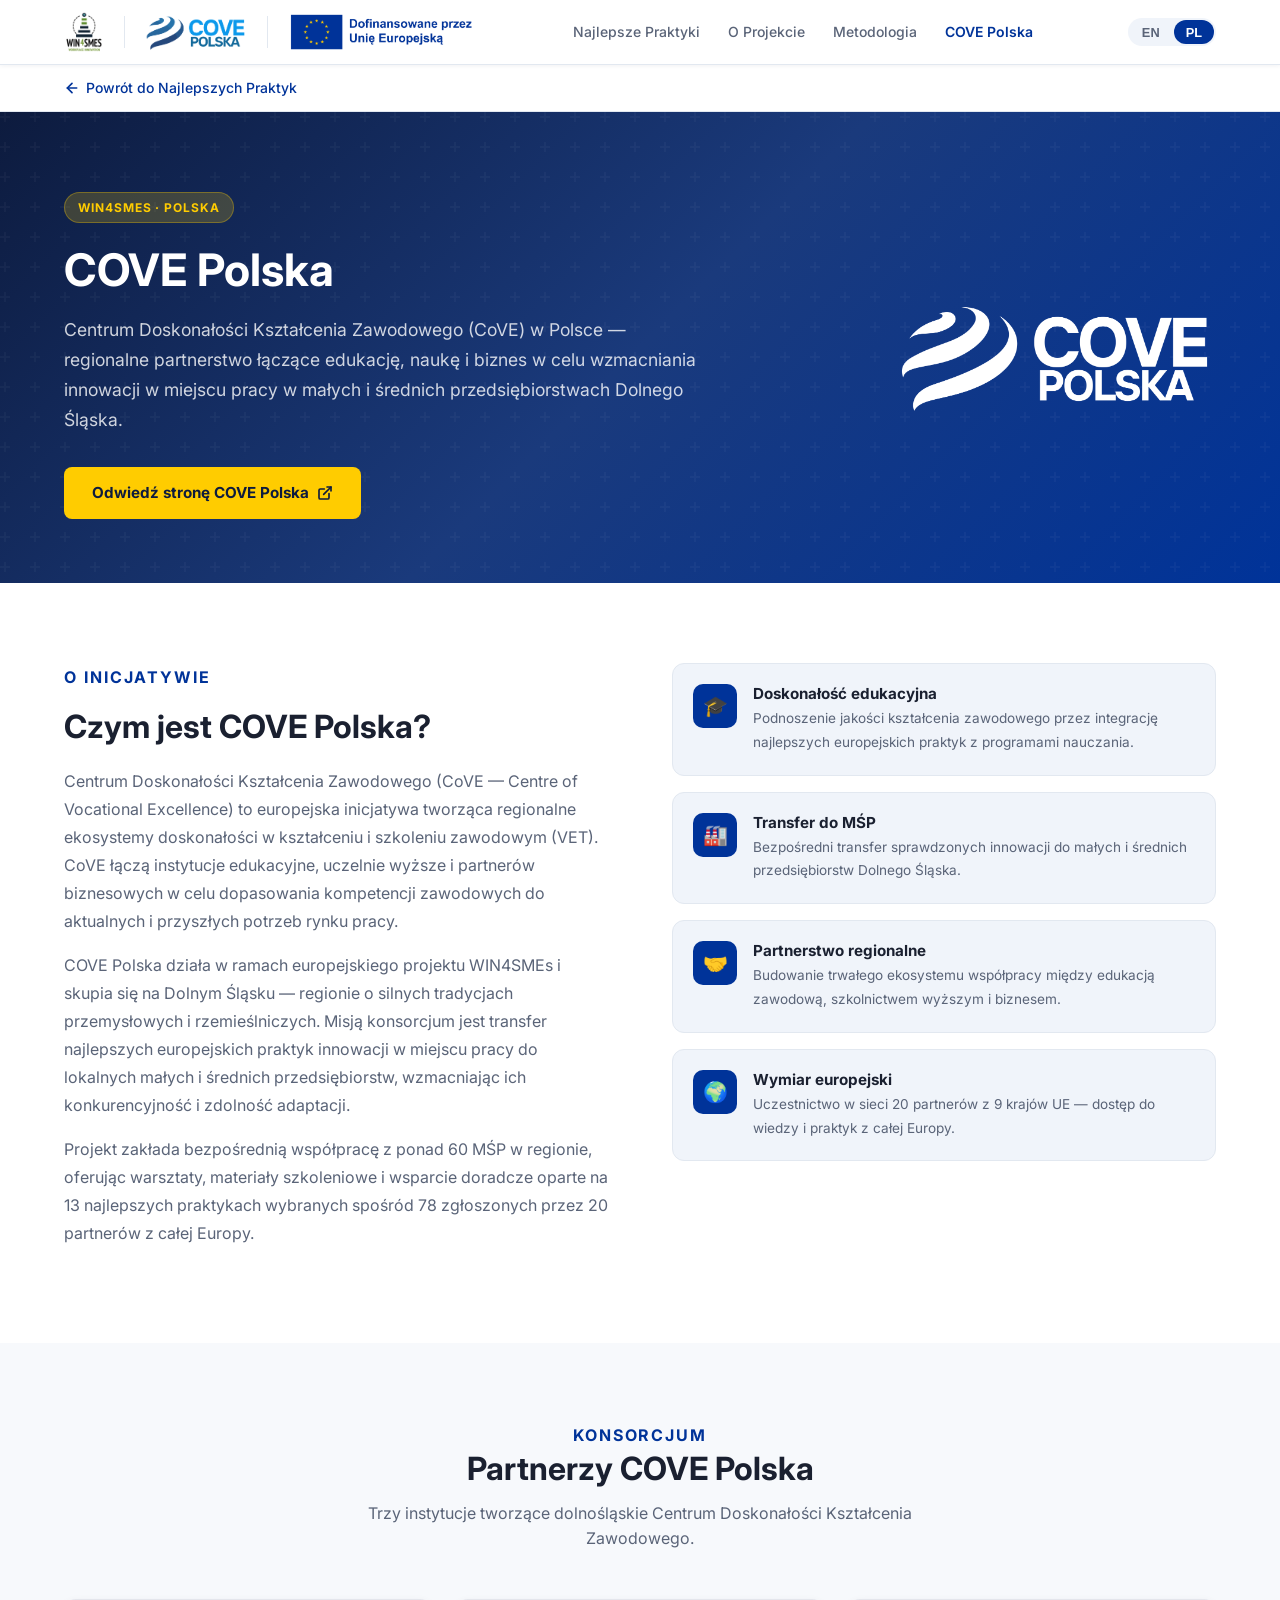
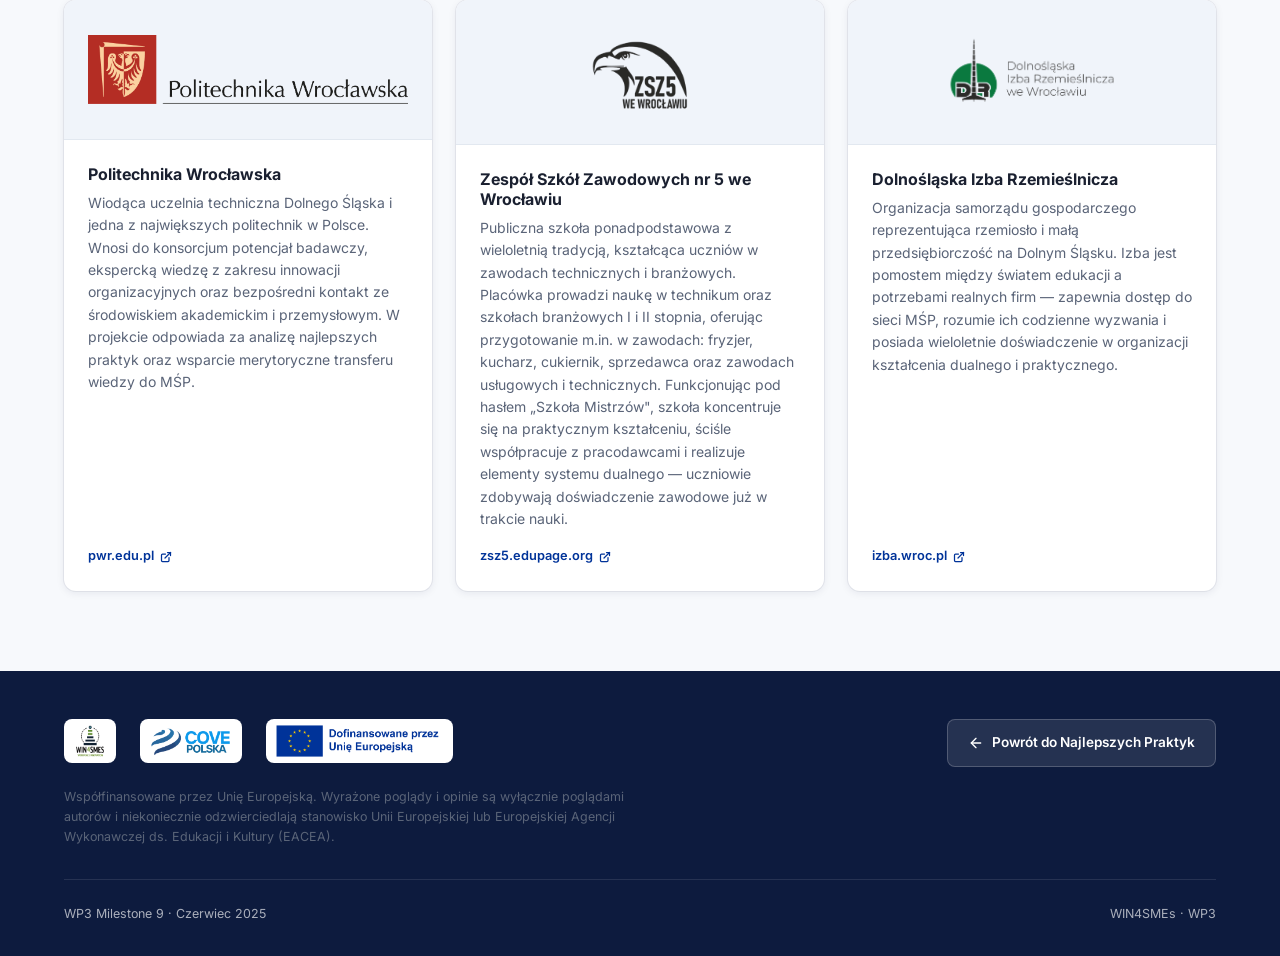
==== commit 63ca45a5: "Add full EN/PL bilingual support to cove-polska.html - Lang switch (EN/PL) added to header, defaults" ====
--- a/cove-polska.html
+++ b/cove-polska.html
@@ -10,7 +10,6 @@
   <link href="https://fonts.googleapis.com/css2?family=Inter:wght@400;500;600;700;800&display=swap" rel="stylesheet" />
   <link rel="stylesheet" href="styles.css" />
   <style>
-    /* ---- Page-specific styles ---- */
     .cove-hero {
       background: linear-gradient(135deg, #0D1B3E 0%, #1a3a7c 50%, #003399 100%);
       color: #fff;
@@ -29,6 +28,21 @@
       max-width: var(--max-w);
       margin: 0 auto;
       padding: 0 1.5rem;
+      display: flex;
+      align-items: center;
+      justify-content: space-between;
+      gap: 3rem;
+    }
+    .cove-hero-text { flex: 1; min-width: 0; }
+    .cove-hero-logo {
+      flex-shrink: 0;
+      display: flex;
+      align-items: center;
+      justify-content: center;
+    }
+    .cove-hero-logo img {
+      width: 320px;
+      filter: brightness(0) invert(1);
     }
     .cove-hero .hero-tag {
       background: rgba(255,204,0,0.2);
@@ -58,7 +72,6 @@
     }
     .cove-hero-btn:hover { background: #ffe033; transform: translateY(-2px); }
 
-    /* About COVE section */
     .cove-about { padding: 5rem 0; background: var(--surface); }
     .cove-about-grid {
       display: grid;
@@ -69,11 +82,7 @@
     .cove-about h2 { margin-bottom: 1.25rem; }
     .cove-about p { margin-bottom: 1rem; font-size: 1rem; line-height: 1.75; }
 
-    .cove-pillars {
-      display: flex;
-      flex-direction: column;
-      gap: 1rem;
-    }
+    .cove-pillars { display: flex; flex-direction: column; gap: 1rem; }
     .pillar-card {
       display: flex;
       gap: 1rem;
@@ -84,21 +93,17 @@
       padding: 1.25rem;
     }
     .pillar-icon {
-      width: 44px;
-      height: 44px;
+      width: 44px; height: 44px;
       border-radius: 10px;
       background: var(--eu-blue);
       color: #fff;
-      display: flex;
-      align-items: center;
-      justify-content: center;
+      display: flex; align-items: center; justify-content: center;
       font-size: 1.25rem;
       flex-shrink: 0;
     }
     .pillar-card h4 { font-size: 0.95rem; margin-bottom: 0.25rem; }
     .pillar-card p { font-size: 0.85rem; margin: 0; }
 
-    /* Partners section */
     .partners-section { padding: 5rem 0; background: var(--bg); }
     .partners-header { text-align: center; margin-bottom: 3rem; }
     .partners-header h2 { margin-bottom: 0.75rem; }
@@ -109,94 +114,47 @@
       grid-template-columns: repeat(3, 1fr);
       gap: 1.5rem;
     }
-
     .partner-card {
       background: var(--surface);
       border-radius: var(--radius);
       box-shadow: var(--shadow-card);
       overflow: hidden;
-      display: flex;
-      flex-direction: column;
+      display: flex; flex-direction: column;
       transition: transform 0.2s, box-shadow 0.2s;
       text-decoration: none;
       color: inherit;
     }
-    .partner-card:hover {
-      transform: translateY(-4px);
-      box-shadow: var(--shadow-hover);
-    }
-
+    .partner-card:hover { transform: translateY(-4px); box-shadow: var(--shadow-hover); }
     .partner-logo-wrap {
       background: var(--surface-soft);
-      display: flex;
-      align-items: center;
-      justify-content: center;
+      display: flex; align-items: center; justify-content: center;
       padding: 2rem 1.5rem;
       min-height: 140px;
       border-bottom: 1px solid var(--line);
     }
     .partner-logo-wrap img {
-      max-height: 80px;
-      max-width: 100%;
-      width: auto;
-      object-fit: contain;
-    }
-
+      max-height: 80px; max-width: 100%; width: auto; object-fit: contain;
+    }
     .partner-info { padding: 1.5rem; flex: 1; display: flex; flex-direction: column; }
     .partner-info h3 { font-size: 1rem; margin-bottom: 0.5rem; color: var(--ink); }
     .partner-info p { font-size: 0.875rem; color: var(--muted); line-height: 1.6; flex: 1; }
-
     .partner-link {
-      display: inline-flex;
-      align-items: center;
-      gap: 0.35rem;
-      font-size: 0.8rem;
-      font-weight: 600;
+      display: inline-flex; align-items: center; gap: 0.35rem;
+      font-size: 0.8rem; font-weight: 600;
       color: var(--eu-blue);
       margin-top: 1rem;
       text-decoration: none;
     }
     .partner-link:hover { text-decoration: underline; }
 
-    /* Back to main link */
-    .back-bar {
-      background: var(--surface);
-      border-bottom: 1px solid var(--line);
-      padding: 0.75rem 0;
-    }
+    .back-bar { background: var(--surface); border-bottom: 1px solid var(--line); padding: 0.75rem 0; }
     .back-link {
-      display: inline-flex;
-      align-items: center;
-      gap: 0.4rem;
-      font-size: 0.875rem;
-      font-weight: 500;
-      color: var(--eu-blue);
-      text-decoration: none;
-      max-width: var(--max-w);
-      margin: 0 auto;
-      padding: 0 1.5rem;
-      display: flex;
+      display: flex; align-items: center; gap: 0.4rem;
+      font-size: 0.875rem; font-weight: 500;
+      color: var(--eu-blue); text-decoration: none;
+      max-width: var(--max-w); margin: 0 auto; padding: 0 1.5rem;
     }
     .back-link:hover { text-decoration: underline; }
-
-    /* Hero logo */
-    .cove-hero-inner {
-      display: flex;
-      align-items: center;
-      justify-content: space-between;
-      gap: 3rem;
-    }
-    .cove-hero-text { flex: 1; min-width: 0; }
-    .cove-hero-logo {
-      flex-shrink: 0;
-      display: flex;
-      align-items: center;
-      justify-content: center;
-    }
-    .cove-hero-logo img {
-      width: 320px;
-      filter: brightness(0) invert(1);
-    }
 
     @media (max-width: 900px) {
       .cove-about-grid { grid-template-columns: 1fr; gap: 2.5rem; }
@@ -224,16 +182,21 @@
         </a>
         <div class="logo-divider"></div>
         <a href="https://ec.europa.eu/info/funding-tenders/opportunities/portal/screen/home" target="_blank" rel="noopener noreferrer" aria-label="EU Funding portal">
-          <img src="assets/EN_co_fundedvertical_RGB_Monochrome.png" alt="Co-funded by the European Union" />
+          <img src="assets/EN_co_fundedvertical_RGB_Monochrome.png" alt="Co-funded by the European Union" id="eu-logo-header" />
         </a>
       </div>
 
       <nav class="header-nav" aria-label="Main navigation">
-        <a href="index.html">Najlepsze Praktyki</a>
-        <a href="index.html#about">O Projekcie</a>
-        <a href="index.html#methodology">Metodologia</a>
-        <a href="cove-polska.html" style="color: var(--eu-blue); font-weight: 600;">COVE Polska</a>
+        <a href="index.html" data-i18n="nav_practices">Najlepsze Praktyki</a>
+        <a href="index.html#about" data-i18n="nav_about">O Projekcie</a>
+        <a href="index.html#methodology" data-i18n="nav_methodology">Metodologia</a>
+        <a href="cove-polska.html" style="color: var(--eu-blue); font-weight: 600;" data-i18n="nav_cove">COVE Polska</a>
       </nav>
+
+      <div class="lang-switch" role="group" aria-label="Language selection">
+        <button class="lang-btn" id="btn-en" onclick="setLangCP('en')" aria-pressed="false">EN</button>
+        <button class="lang-btn active" id="btn-pl" onclick="setLangCP('pl')" aria-pressed="true">PL</button>
+      </div>
     </div>
   </header>
 
@@ -243,7 +206,7 @@
       <svg width="16" height="16" viewBox="0 0 24 24" fill="none" stroke="currentColor" stroke-width="2.5" stroke-linecap="round" stroke-linejoin="round" aria-hidden="true">
         <path d="M19 12H5"/><path d="M12 5l-7 7 7 7"/>
       </svg>
-      Powrót do Najlepszych Praktyk
+      <span data-i18n="back_link">Powrót do Najlepszych Praktyk</span>
     </a>
   </div>
 
@@ -251,14 +214,14 @@
   <section class="cove-hero" aria-labelledby="cove-hero-heading">
     <div class="cove-hero-inner">
       <div class="cove-hero-text">
-        <div class="hero-tag">WIN4SMEs · Polska</div>
+        <div class="hero-tag" data-i18n="hero_tag">WIN4SMEs · Polska</div>
         <h1 id="cove-hero-heading">COVE Polska</h1>
-        <p class="lead">
+        <p class="lead" data-i18n="hero_lead">
           Centrum Doskonałości Kształcenia Zawodowego (CoVE) w Polsce — regionalne partnerstwo łączące edukację, naukę i biznes
           w celu wzmacniania innowacji w miejscu pracy w małych i średnich przedsiębiorstwach Dolnego Śląska.
         </p>
         <a href="https://covepolska.pl" target="_blank" rel="noopener noreferrer" class="cove-hero-btn">
-          Odwiedź stronę COVE Polska
+          <span data-i18n="hero_btn">Odwiedź stronę COVE Polska</span>
           <svg width="16" height="16" viewBox="0 0 24 24" fill="none" stroke="currentColor" stroke-width="2.5" stroke-linecap="round" stroke-linejoin="round" aria-hidden="true">
             <path d="M18 13v6a2 2 0 01-2 2H5a2 2 0 01-2-2V8a2 2 0 012-2h6"/><polyline points="15 3 21 3 21 9"/><line x1="10" y1="14" x2="21" y2="3"/>
           </svg>
@@ -275,21 +238,21 @@
     <div class="container">
       <div class="cove-about-grid">
         <div>
-          <p class="section-label">O inicjatywie</p>
-          <h2 id="cove-about-heading">Czym jest COVE Polska?</h2>
-          <p>
+          <p class="section-label" data-i18n="about_label">O inicjatywie</p>
+          <h2 id="cove-about-heading" data-i18n="about_h2">Czym jest COVE Polska?</h2>
+          <p data-i18n="about_p1">
             Centrum Doskonałości Kształcenia Zawodowego (CoVE — Centre of Vocational Excellence) to europejska
             inicjatywa tworząca regionalne ekosystemy doskonałości w kształceniu i szkoleniu zawodowym (VET).
             CoVE łączą instytucje edukacyjne, uczelnie wyższe i partnerów biznesowych w celu dopasowania
             kompetencji zawodowych do aktualnych i przyszłych potrzeb rynku pracy.
           </p>
-          <p>
+          <p data-i18n="about_p2">
             COVE Polska działa w ramach europejskiego projektu WIN4SMEs i skupia się na Dolnym Śląsku —
             regionie o silnych tradycjach przemysłowych i rzemieślniczych. Misją konsorcjum jest transfer
             najlepszych europejskich praktyk innowacji w miejscu pracy do lokalnych małych i średnich
             przedsiębiorstw, wzmacniając ich konkurencyjność i zdolność adaptacji.
           </p>
-          <p>
+          <p data-i18n="about_p3">
             Projekt zakłada bezpośrednią współpracę z ponad 60 MŚP w regionie, oferując warsztaty,
             materiały szkoleniowe i wsparcie doradcze oparte na 13 najlepszych praktykach wybranych
             spośród 78 zgłoszonych przez 20 partnerów z całej Europy.
@@ -300,29 +263,29 @@
           <div class="pillar-card">
             <div class="pillar-icon" aria-hidden="true">🎓</div>
             <div>
-              <h4>Doskonałość edukacyjna</h4>
-              <p>Podnoszenie jakości kształcenia zawodowego przez integrację najlepszych europejskich praktyk z programami nauczania.</p>
+              <h4 data-i18n="pillar1_title">Doskonałość edukacyjna</h4>
+              <p data-i18n="pillar1_desc">Podnoszenie jakości kształcenia zawodowego przez integrację najlepszych europejskich praktyk z programami nauczania.</p>
             </div>
           </div>
           <div class="pillar-card">
             <div class="pillar-icon" aria-hidden="true">🏭</div>
             <div>
-              <h4>Transfer do MŚP</h4>
-              <p>Bezpośredni transfer sprawdzonych innowacji do małych i średnich przedsiębiorstw Dolnego Śląska.</p>
+              <h4 data-i18n="pillar2_title">Transfer do MŚP</h4>
+              <p data-i18n="pillar2_desc">Bezpośredni transfer sprawdzonych innowacji do małych i średnich przedsiębiorstw Dolnego Śląska.</p>
             </div>
           </div>
           <div class="pillar-card">
             <div class="pillar-icon" aria-hidden="true">🤝</div>
             <div>
-              <h4>Partnerstwo regionalne</h4>
-              <p>Budowanie trwałego ekosystemu współpracy między edukacją zawodową, szkolnictwem wyższym i biznesem.</p>
+              <h4 data-i18n="pillar3_title">Partnerstwo regionalne</h4>
+              <p data-i18n="pillar3_desc">Budowanie trwałego ekosystemu współpracy między edukacją zawodową, szkolnictwem wyższym i biznesem.</p>
             </div>
           </div>
           <div class="pillar-card">
             <div class="pillar-icon" aria-hidden="true">🌍</div>
             <div>
-              <h4>Wymiar europejski</h4>
-              <p>Uczestnictwo w sieci 20 partnerów z 9 krajów UE — dostęp do wiedzy i praktyk z całej Europy.</p>
+              <h4 data-i18n="pillar4_title">Wymiar europejski</h4>
+              <p data-i18n="pillar4_desc">Uczestnictwo w sieci 20 partnerów z 9 krajów UE — dostęp do wiedzy i praktyk z całej Europy.</p>
             </div>
           </div>
         </div>
@@ -334,21 +297,21 @@
   <section class="partners-section" aria-labelledby="partners-heading">
     <div class="container">
       <div class="partners-header">
-        <p class="section-label">Konsorcjum</p>
-        <h2 id="partners-heading">Partnerzy COVE Polska</h2>
-        <p>Trzy instytucje tworzące dolnośląskie Centrum Doskonałości Kształcenia Zawodowego.</p>
+        <p class="section-label" data-i18n="partners_label">Konsorcjum</p>
+        <h2 id="partners-heading" data-i18n="partners_h2">Partnerzy COVE Polska</h2>
+        <p data-i18n="partners_desc">Trzy instytucje tworzące dolnośląskie Centrum Doskonałości Kształcenia Zawodowego.</p>
       </div>
 
       <div class="partners-grid">
 
         <!-- Partner 1: PWr -->
-        <a href="https://pwr.edu.pl" target="_blank" rel="noopener noreferrer" class="partner-card" aria-label="Politechnika Wrocławska — odwiedź stronę">
+        <a href="https://pwr.edu.pl" target="_blank" rel="noopener noreferrer" class="partner-card">
           <div class="partner-logo-wrap">
             <img src="assets/logo PWr kolor poziom  bez tla.png" alt="Politechnika Wrocławska" />
           </div>
           <div class="partner-info">
-            <h3>Politechnika Wrocławska</h3>
-            <p>
+            <h3 data-i18n="pwr_name">Politechnika Wrocławska</h3>
+            <p data-i18n="pwr_desc">
               Wiodąca uczelnia techniczna Dolnego Śląska i jedna z największych politechnik w Polsce.
               Wnosi do konsorcjum potencjał badawczy, ekspercką wiedzę z zakresu innowacji organizacyjnych
               oraz bezpośredni kontakt ze środowiskiem akademickim i przemysłowym. W projekcie odpowiada
@@ -364,13 +327,13 @@
         </a>
 
         <!-- Partner 2: ZSZ5 -->
-        <a href="https://zsz5.edupage.org" target="_blank" rel="noopener noreferrer" class="partner-card" aria-label="Zespół Szkół Zawodowych nr 5 — odwiedź stronę">
+        <a href="https://zsz5.edupage.org" target="_blank" rel="noopener noreferrer" class="partner-card">
           <div class="partner-logo-wrap">
             <img src="assets/orzel-bez-tla.png" alt="Zespół Szkół Zawodowych nr 5" />
           </div>
           <div class="partner-info">
-            <h3>Zespół Szkół Zawodowych nr 5 we Wrocławiu</h3>
-            <p>
+            <h3 data-i18n="zsz_name">Zespół Szkół Zawodowych nr 5 we Wrocławiu</h3>
+            <p data-i18n="zsz_desc">
               Publiczna szkoła ponadpodstawowa z wieloletnią tradycją, kształcąca uczniów w zawodach
               technicznych i branżowych. Placówka prowadzi naukę w technikum oraz szkołach branżowych
               I i II stopnia, oferując przygotowanie m.in. w zawodach: fryzjer, kucharz, cukiernik,
@@ -389,13 +352,13 @@
         </a>
 
         <!-- Partner 3: DIR -->
-        <a href="https://izba.wroc.pl" target="_blank" rel="noopener noreferrer" class="partner-card" aria-label="Dolnośląska Izba Rzemieślnicza — odwiedź stronę">
+        <a href="https://izba.wroc.pl" target="_blank" rel="noopener noreferrer" class="partner-card">
           <div class="partner-logo-wrap">
             <img src="assets/logo_DolnoslaskaIzbaRzemieslnicza.png" alt="Dolnośląska Izba Rzemieślnicza" />
           </div>
           <div class="partner-info">
-            <h3>Dolnośląska Izba Rzemieślnicza</h3>
-            <p>
+            <h3 data-i18n="dir_name">Dolnośląska Izba Rzemieślnicza</h3>
+            <p data-i18n="dir_desc">
               Organizacja samorządu gospodarczego reprezentująca rzemiosło i małą przedsiębiorczość
               na Dolnym Śląsku. Izba jest pomostem między światem edukacji a potrzebami realnych firm —
               zapewnia dostęp do sieci MŚP, rozumie ich codzienne wyzwania i posiada wieloletnie
@@ -429,10 +392,11 @@
             <a href="https://ec.europa.eu/info/funding-tenders/opportunities/portal/screen/home" target="_blank" rel="noopener noreferrer" aria-label="EU Funding portal">
               <img src="assets/EN_co_fundedvertical_RGB_Monochrome.png"
                    alt="Co-funded by the European Union"
+                   id="eu-logo-footer"
                    class="eu-logo" />
             </a>
           </div>
-          <p class="footer-funded">
+          <p class="footer-funded" data-i18n="footer_funded">
             Współfinansowane przez Unię Europejską. Wyrażone poglądy i opinie są wyłącznie poglądami autorów
             i niekoniecznie odzwierciedlają stanowisko Unii Europejskiej lub Europejskiej Agencji Wykonawczej
             ds. Edukacji i Kultury (EACEA).
@@ -443,16 +407,110 @@
             <svg width="16" height="16" viewBox="0 0 24 24" fill="none" stroke="currentColor" stroke-width="2" stroke-linecap="round" stroke-linejoin="round" aria-hidden="true">
               <path d="M19 12H5"/><path d="M12 5l-7 7 7 7"/>
             </svg>
-            Powrót do Najlepszych Praktyk
+            <span data-i18n="footer_back">Powrót do Najlepszych Praktyk</span>
           </a>
         </div>
       </div>
       <div class="footer-bottom">
-        <span>WP3 Milestone 9 · Czerwiec 2025</span>
+        <span data-i18n="footer_project">WP3 Milestone 9 · Czerwiec 2025</span>
         <span>WIN4SMEs · WP3</span>
       </div>
     </div>
   </footer>
 
+  <script>
+  const I18N_CP = {
+    en: {
+      nav_practices:   'Best Practices',
+      nav_about:       'About Project',
+      nav_methodology: 'Methodology',
+      nav_cove:        'COVE Polska',
+      back_link:       'Back to Best Practices',
+      hero_tag:        'WIN4SMEs · Poland',
+      hero_lead:       'Centre of Vocational Excellence (CoVE) in Poland — a regional partnership connecting education, science and business to strengthen workplace innovation in small and medium-sized enterprises of Lower Silesia.',
+      hero_btn:        'Visit COVE Polska website',
+      about_label:     'About the initiative',
+      about_h2:        'What is COVE Polska?',
+      about_p1:        'The Centre of Vocational Excellence (CoVE) is a European initiative creating regional ecosystems of excellence in vocational education and training (VET). CoVEs connect educational institutions, universities and business partners to align vocational competences with current and future labour market needs.',
+      about_p2:        'COVE Polska operates within the European WIN4SMEs project and focuses on Lower Silesia — a region with strong industrial and craft traditions. The consortium\'s mission is to transfer the best European workplace innovation practices to local small and medium-sized enterprises, strengthening their competitiveness and adaptability.',
+      about_p3:        'The project involves direct collaboration with more than 60 SMEs in the region, offering workshops, training materials and advisory support based on 13 best practices selected from 78 submitted by 20 partners across Europe.',
+      pillar1_title:   'Educational Excellence',
+      pillar1_desc:    'Raising the quality of vocational education by integrating the best European practices into curricula.',
+      pillar2_title:   'Transfer to SMEs',
+      pillar2_desc:    'Direct transfer of proven innovations to small and medium-sized enterprises in Lower Silesia.',
+      pillar3_title:   'Regional Partnership',
+      pillar3_desc:    'Building a lasting ecosystem of cooperation between vocational education, higher education and business.',
+      pillar4_title:   'European Dimension',
+      pillar4_desc:    'Participation in a network of 20 partners from 9 EU countries — access to knowledge and practices from across Europe.',
+      partners_label:  'Consortium',
+      partners_h2:     'COVE Polska Partners',
+      partners_desc:   'Three institutions forming the Lower Silesian Centre of Vocational Excellence.',
+      pwr_name:        'Wrocław University of Science and Technology',
+      pwr_desc:        'The leading technical university of Lower Silesia and one of the largest universities of technology in Poland. It brings research capacity, expert knowledge in organisational innovation and direct links to the academic and industrial community. In the project, it is responsible for analysing best practices and providing substantive support for knowledge transfer to SMEs.',
+      zsz_name:        'Vocational Schools Complex No. 5 in Wrocław',
+      zsz_desc:        'A public post-primary school with a long tradition, training students in technical and trade professions. The school runs a technical secondary school and vocational schools of the 1st and 2nd degree, offering training in professions such as hairdresser, chef, confectioner, salesperson and various service and technical trades. Operating under the motto "School of Masters", it focuses on practical training, works closely with employers and implements elements of the dual system — students gain professional experience while still in education.',
+      dir_name:        'Lower Silesian Chamber of Crafts',
+      dir_desc:        'An economic self-government organisation representing crafts and small businesses in Lower Silesia. The Chamber bridges the worlds of education and real business — it provides access to SME networks, understands their daily challenges and has many years of experience in organising dual and practical vocational training.',
+      footer_funded:   'Co-funded by the European Union. Views and opinions expressed are those of the authors only and do not necessarily reflect those of the European Union or EACEA.',
+      footer_back:     'Back to Best Practices',
+      footer_project:  'WP3 Milestone 9 · June 2025',
+    },
+    pl: {
+      nav_practices:   'Najlepsze Praktyki',
+      nav_about:       'O Projekcie',
+      nav_methodology: 'Metodologia',
+      nav_cove:        'COVE Polska',
+      back_link:       'Powrót do Najlepszych Praktyk',
+      hero_tag:        'WIN4SMEs · Polska',
+      hero_lead:       'Centrum Doskonałości Kształcenia Zawodowego (CoVE) w Polsce — regionalne partnerstwo łączące edukację, naukę i biznes w celu wzmacniania innowacji w miejscu pracy w małych i średnich przedsiębiorstwach Dolnego Śląska.',
+      hero_btn:        'Odwiedź stronę COVE Polska',
+      about_label:     'O inicjatywie',
+      about_h2:        'Czym jest COVE Polska?',
+      about_p1:        'Centrum Doskonałości Kształcenia Zawodowego (CoVE — Centre of Vocational Excellence) to europejska inicjatywa tworząca regionalne ekosystemy doskonałości w kształceniu i szkoleniu zawodowym (VET). CoVE łączą instytucje edukacyjne, uczelnie wyższe i partnerów biznesowych w celu dopasowania kompetencji zawodowych do aktualnych i przyszłych potrzeb rynku pracy.',
+      about_p2:        'COVE Polska działa w ramach europejskiego projektu WIN4SMEs i skupia się na Dolnym Śląsku — regionie o silnych tradycjach przemysłowych i rzemieślniczych. Misją konsorcjum jest transfer najlepszych europejskich praktyk innowacji w miejscu pracy do lokalnych małych i średnich przedsiębiorstw, wzmacniając ich konkurencyjność i zdolność adaptacji.',
+      about_p3:        'Projekt zakłada bezpośrednią współpracę z ponad 60 MŚP w regionie, oferując warsztaty, materiały szkoleniowe i wsparcie doradcze oparte na 13 najlepszych praktykach wybranych spośród 78 zgłoszonych przez 20 partnerów z całej Europy.',
+      pillar1_title:   'Doskonałość edukacyjna',
+      pillar1_desc:    'Podnoszenie jakości kształcenia zawodowego przez integrację najlepszych europejskich praktyk z programami nauczania.',
+      pillar2_title:   'Transfer do MŚP',
+      pillar2_desc:    'Bezpośredni transfer sprawdzonych innowacji do małych i średnich przedsiębiorstw Dolnego Śląska.',
+      pillar3_title:   'Partnerstwo regionalne',
+      pillar3_desc:    'Budowanie trwałego ekosystemu współpracy między edukacją zawodową, szkolnictwem wyższym i biznesem.',
+      pillar4_title:   'Wymiar europejski',
+      pillar4_desc:    'Uczestnictwo w sieci 20 partnerów z 9 krajów UE — dostęp do wiedzy i praktyk z całej Europy.',
+      partners_label:  'Konsorcjum',
+      partners_h2:     'Partnerzy COVE Polska',
+      partners_desc:   'Trzy instytucje tworzące dolnośląskie Centrum Doskonałości Kształcenia Zawodowego.',
+      pwr_name:        'Politechnika Wrocławska',
+      pwr_desc:        'Wiodąca uczelnia techniczna Dolnego Śląska i jedna z największych politechnik w Polsce. Wnosi do konsorcjum potencjał badawczy, ekspercką wiedzę z zakresu innowacji organizacyjnych oraz bezpośredni kontakt ze środowiskiem akademickim i przemysłowym. W projekcie odpowiada za analizę najlepszych praktyk oraz wsparcie merytoryczne transferu wiedzy do MŚP.',
+      zsz_name:        'Zespół Szkół Zawodowych nr 5 we Wrocławiu',
+      zsz_desc:        'Publiczna szkoła ponadpodstawowa z wieloletnią tradycją, kształcąca uczniów w zawodach technicznych i branżowych. Placówka prowadzi naukę w technikum oraz szkołach branżowych I i II stopnia, oferując przygotowanie m.in. w zawodach: fryzjer, kucharz, cukiernik, sprzedawca oraz zawodach usługowych i technicznych. Funkcjonując pod hasłem „Szkoła Mistrzów", szkoła koncentruje się na praktycznym kształceniu, ściśle współpracuje z pracodawcami i realizuje elementy systemu dualnego — uczniowie zdobywają doświadczenie zawodowe już w trakcie nauki.',
+      dir_name:        'Dolnośląska Izba Rzemieślnicza',
+      dir_desc:        'Organizacja samorządu gospodarczego reprezentująca rzemiosło i małą przedsiębiorczość na Dolnym Śląsku. Izba jest pomostem między światem edukacji a potrzebami realnych firm — zapewnia dostęp do sieci MŚP, rozumie ich codzienne wyzwania i posiada wieloletnie doświadczenie w organizacji kształcenia dualnego i praktycznego.',
+      footer_funded:   'Współfinansowane przez Unię Europejską. Wyrażone poglądy i opinie są wyłącznie poglądami autorów i niekoniecznie odzwierciedlają stanowisko Unii Europejskiej lub Europejskiej Agencji Wykonawczej ds. Edukacji i Kultury (EACEA).',
+      footer_back:     'Powrót do Najlepszych Praktyk',
+      footer_project:  'WP3 Milestone 9 · Czerwiec 2025',
+    }
+  };
+
+  function setLangCP(lang) {
+    document.querySelectorAll('[data-i18n]').forEach(function(el) {
+      var key = el.dataset.i18n;
+      if (I18N_CP[lang] && I18N_CP[lang][key]) el.textContent = I18N_CP[lang][key];
+    });
+    document.getElementById('btn-en').classList.toggle('active', lang === 'en');
+    document.getElementById('btn-en').setAttribute('aria-pressed', lang === 'en');
+    document.getElementById('btn-pl').classList.toggle('active', lang === 'pl');
+    document.getElementById('btn-pl').setAttribute('aria-pressed', lang === 'pl');
+    document.documentElement.setAttribute('lang', lang);
+
+    var euHeader = document.getElementById('eu-logo-header');
+    var euFooter = document.getElementById('eu-logo-footer');
+    var euSrc = lang === 'pl' ? 'assets/PL_Co-fundedbytheEU_RGB_POS.png' : 'assets/EN_co_fundedvertical_RGB_Monochrome.png';
+    if (euHeader) euHeader.src = euSrc;
+    if (euFooter) euFooter.src = euSrc;
+  }
+
+  setLangCP('pl');
+  </script>
 </body>
 </html>
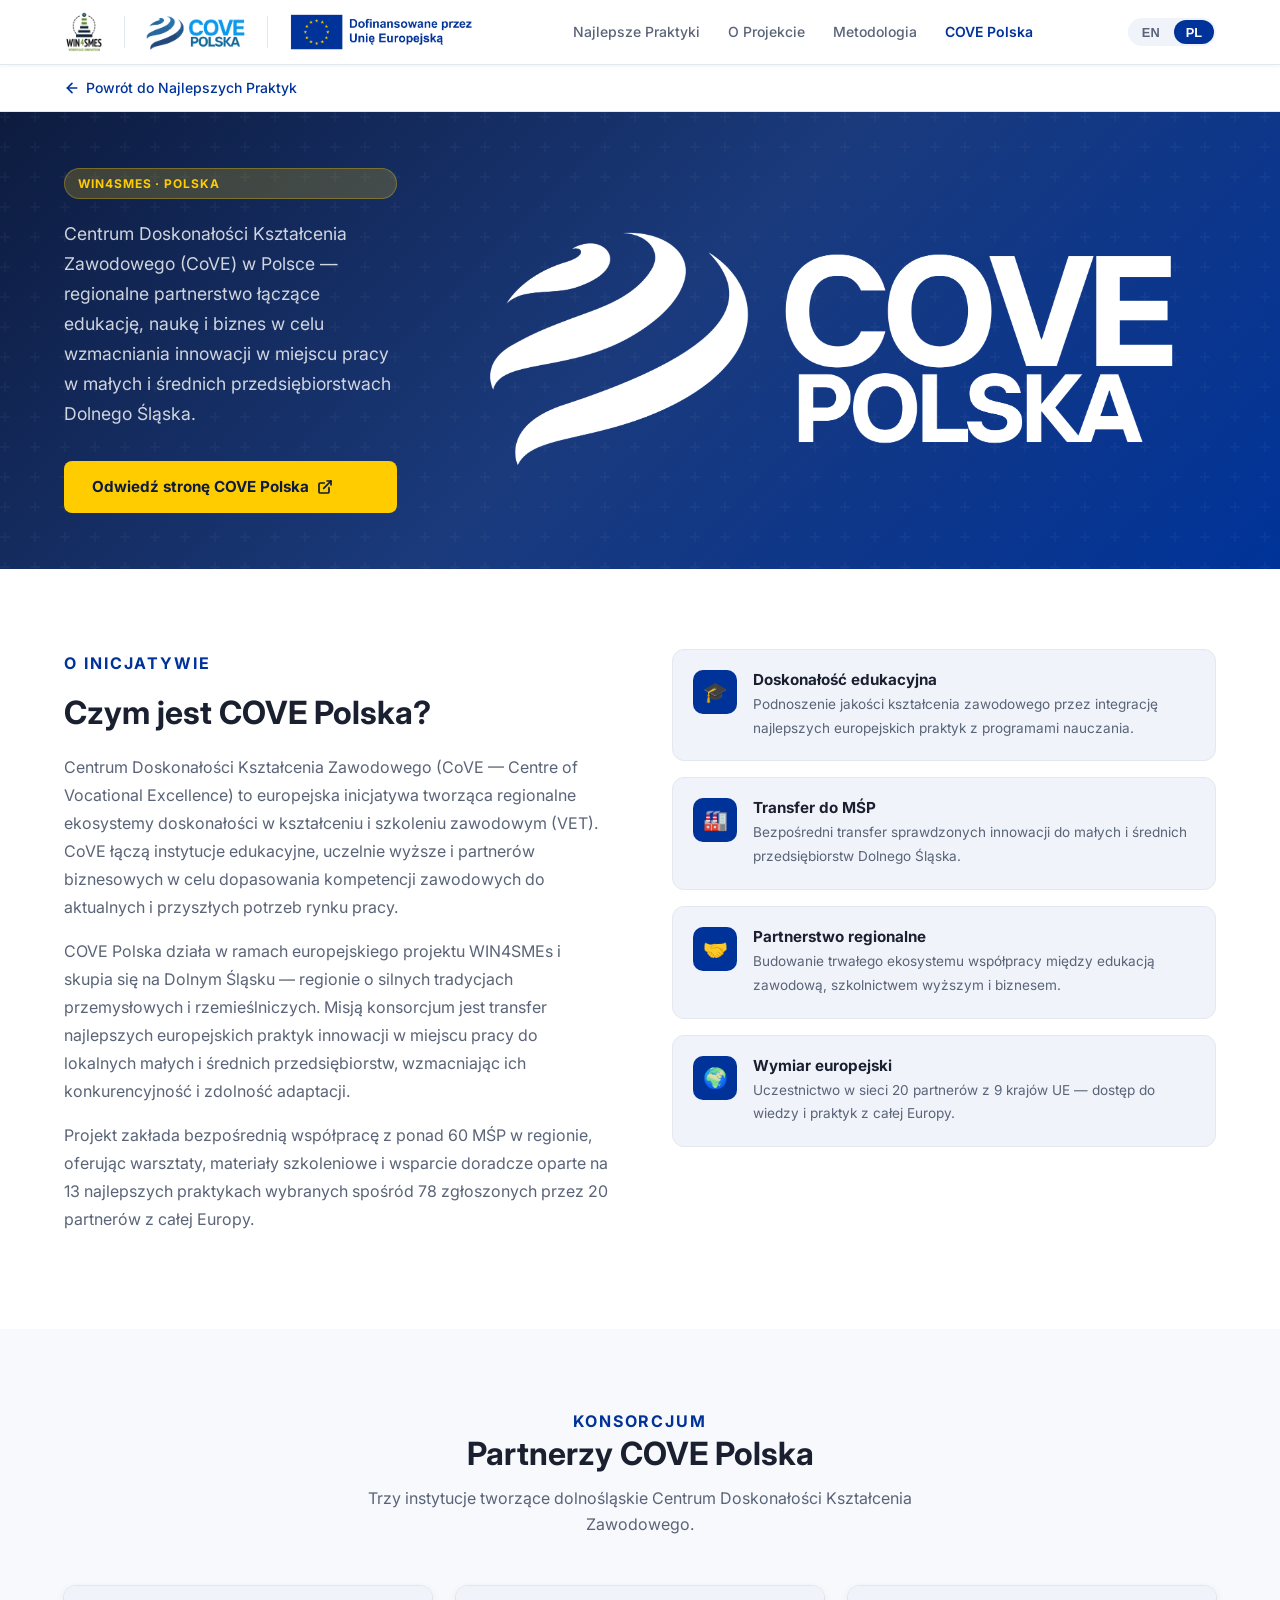
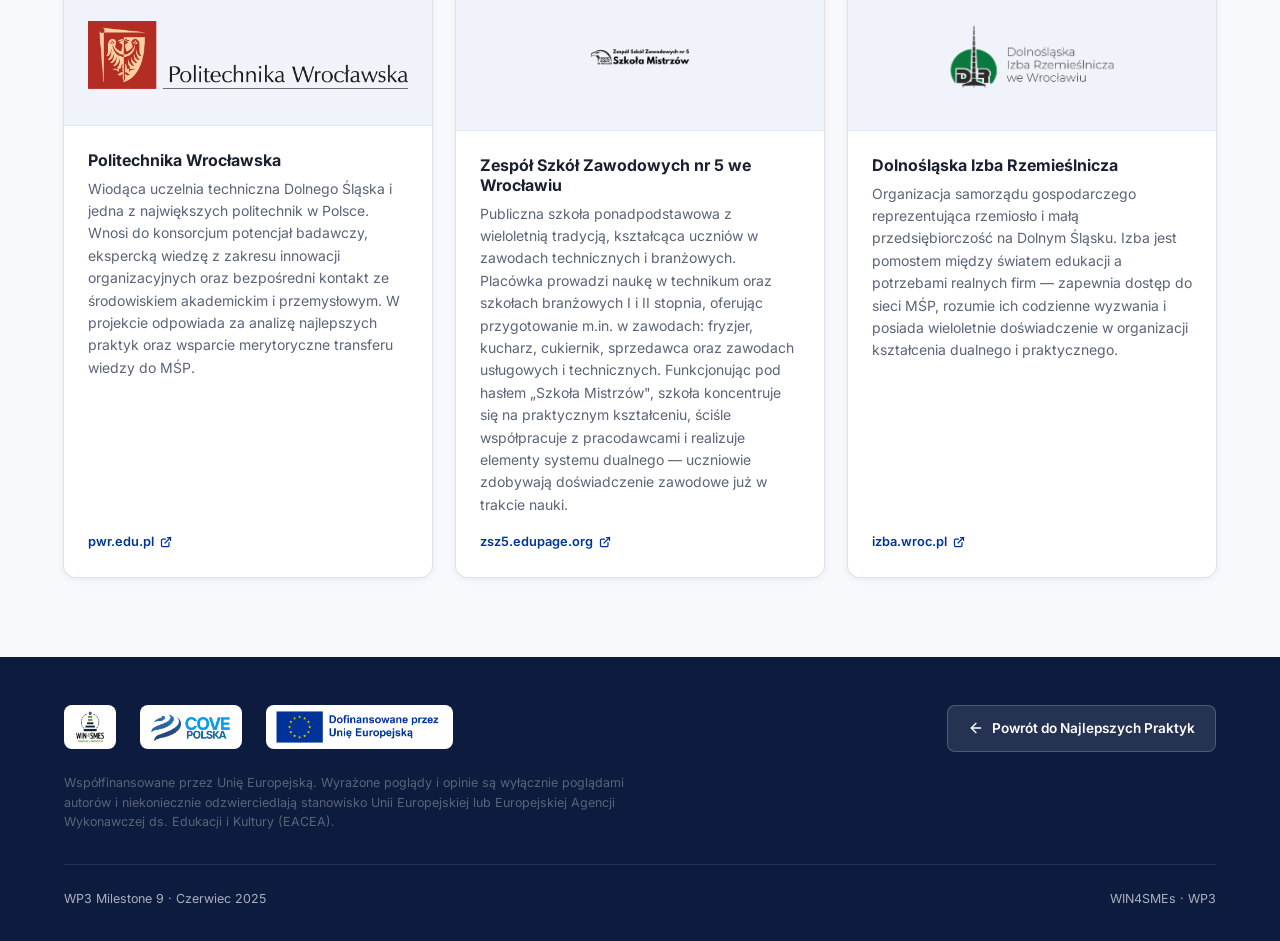
==== commit 6b43479e: "Update logos: ZSZ5 Szkoła Mistrzów, EN EU horizontal, hero without h1 - ZSZ5 logo changed to "Orzeł " ====
--- a/cove-polska.html
+++ b/cove-polska.html
@@ -13,7 +13,6 @@
     .cove-hero {
       background: linear-gradient(135deg, #0D1B3E 0%, #1a3a7c 50%, #003399 100%);
       color: #fff;
-      padding: 5rem 0 4rem;
       position: relative;
       overflow: hidden;
     }
@@ -27,21 +26,30 @@
       position: relative;
       max-width: var(--max-w);
       margin: 0 auto;
-      padding: 0 1.5rem;
       display: flex;
-      align-items: center;
+      align-items: stretch;
       justify-content: space-between;
-      gap: 3rem;
-    }
-    .cove-hero-text { flex: 1; min-width: 0; }
+      min-height: 320px;
+    }
+    .cove-hero-text {
+      flex: 1;
+      min-width: 0;
+      display: flex;
+      flex-direction: column;
+      justify-content: center;
+      padding: 3.5rem 2rem 3.5rem 1.5rem;
+    }
     .cove-hero-logo {
       flex-shrink: 0;
       display: flex;
       align-items: center;
       justify-content: center;
+      padding: 0 3rem;
     }
     .cove-hero-logo img {
-      width: 320px;
+      height: 100%;
+      max-height: 280px;
+      width: auto;
       filter: brightness(0) invert(1);
     }
     .cove-hero .hero-tag {
@@ -159,8 +167,10 @@
     @media (max-width: 900px) {
       .cove-about-grid { grid-template-columns: 1fr; gap: 2.5rem; }
       .partners-grid { grid-template-columns: 1fr 1fr; }
-      .cove-hero-inner { flex-direction: column; gap: 2rem; }
-      .cove-hero-logo img { width: 220px; }
+      .cove-hero-inner { flex-direction: column; min-height: unset; }
+      .cove-hero-text { padding: 2.5rem 1.5rem 1rem; }
+      .cove-hero-logo { padding: 1rem 1.5rem 2.5rem; }
+      .cove-hero-logo img { max-height: 160px; }
     }
     @media (max-width: 580px) {
       .partners-grid { grid-template-columns: 1fr; }
@@ -182,7 +192,7 @@
         </a>
         <div class="logo-divider"></div>
         <a href="https://ec.europa.eu/info/funding-tenders/opportunities/portal/screen/home" target="_blank" rel="noopener noreferrer" aria-label="EU Funding portal">
-          <img src="assets/EN_co_fundedvertical_RGB_Monochrome.png" alt="Co-funded by the European Union" id="eu-logo-header" />
+          <img src="assets/EN_Co-fundedbytheEU_RGB_POS.png" alt="Co-funded by the European Union" id="eu-logo-header" />
         </a>
       </div>
 
@@ -193,12 +203,25 @@
         <a href="cove-polska.html" style="color: var(--eu-blue); font-weight: 600;" data-i18n="nav_cove">COVE Polska</a>
       </nav>
 
+      <button class="hamburger" id="hamburger-btn" aria-label="Menu" aria-expanded="false" onclick="toggleMobileNavCP()">
+        <svg width="22" height="22" viewBox="0 0 24 24" fill="none" stroke="currentColor" stroke-width="2.2" stroke-linecap="round" aria-hidden="true">
+          <line x1="3" y1="6" x2="21" y2="6"/><line x1="3" y1="12" x2="21" y2="12"/><line x1="3" y1="18" x2="21" y2="18"/>
+        </svg>
+      </button>
+
       <div class="lang-switch" role="group" aria-label="Language selection">
         <button class="lang-btn" id="btn-en" onclick="setLangCP('en')" aria-pressed="false">EN</button>
         <button class="lang-btn active" id="btn-pl" onclick="setLangCP('pl')" aria-pressed="true">PL</button>
       </div>
     </div>
   </header>
+
+  <nav class="mobile-nav" id="mobile-nav" aria-label="Mobile navigation">
+    <a href="index.html" data-i18n="nav_practices">Najlepsze Praktyki</a>
+    <a href="index.html#about" data-i18n="nav_about">O Projekcie</a>
+    <a href="index.html#methodology" data-i18n="nav_methodology">Metodologia</a>
+    <a href="cove-polska.html" class="active" data-i18n="nav_cove">COVE Polska</a>
+  </nav>
 
   <!-- BACK BAR -->
   <div class="back-bar">
@@ -215,7 +238,6 @@
     <div class="cove-hero-inner">
       <div class="cove-hero-text">
         <div class="hero-tag" data-i18n="hero_tag">WIN4SMEs · Polska</div>
-        <h1 id="cove-hero-heading">COVE Polska</h1>
         <p class="lead" data-i18n="hero_lead">
           Centrum Doskonałości Kształcenia Zawodowego (CoVE) w Polsce — regionalne partnerstwo łączące edukację, naukę i biznes
           w celu wzmacniania innowacji w miejscu pracy w małych i średnich przedsiębiorstwach Dolnego Śląska.
@@ -329,7 +351,7 @@
         <!-- Partner 2: ZSZ5 -->
         <a href="https://zsz5.edupage.org" target="_blank" rel="noopener noreferrer" class="partner-card">
           <div class="partner-logo-wrap">
-            <img src="assets/orzel-bez-tla.png" alt="Zespół Szkół Zawodowych nr 5" />
+            <img src="assets/Orzeł + szkoła mistrzów.png" alt="Zespół Szkół Zawodowych nr 5 — Szkoła Mistrzów" />
           </div>
           <div class="partner-info">
             <h3 data-i18n="zsz_name">Zespół Szkół Zawodowych nr 5 we Wrocławiu</h3>
@@ -390,7 +412,7 @@
               <img src="assets/cove-polska-logo.png" alt="COVE Polska" />
             </a>
             <a href="https://ec.europa.eu/info/funding-tenders/opportunities/portal/screen/home" target="_blank" rel="noopener noreferrer" aria-label="EU Funding portal">
-              <img src="assets/EN_co_fundedvertical_RGB_Monochrome.png"
+              <img src="assets/EN_Co-fundedbytheEU_RGB_POS.png"
                    alt="Co-funded by the European Union"
                    id="eu-logo-footer"
                    class="eu-logo" />
@@ -492,6 +514,13 @@
     }
   };
 
+  function toggleMobileNavCP() {
+    var nav = document.getElementById('mobile-nav');
+    var btn = document.getElementById('hamburger-btn');
+    var open = nav.classList.toggle('open');
+    btn.setAttribute('aria-expanded', open);
+  }
+
   function setLangCP(lang) {
     document.querySelectorAll('[data-i18n]').forEach(function(el) {
       var key = el.dataset.i18n;
@@ -505,7 +534,7 @@
 
     var euHeader = document.getElementById('eu-logo-header');
     var euFooter = document.getElementById('eu-logo-footer');
-    var euSrc = lang === 'pl' ? 'assets/PL_Co-fundedbytheEU_RGB_POS.png' : 'assets/EN_co_fundedvertical_RGB_Monochrome.png';
+    var euSrc = lang === 'pl' ? 'assets/PL_Co-fundedbytheEU_RGB_POS.png' : 'assets/EN_Co-fundedbytheEU_RGB_POS.png';
     if (euHeader) euHeader.src = euSrc;
     if (euFooter) euFooter.src = euSrc;
   }
--- a/styles.css
+++ b/styles.css
@@ -926,9 +926,46 @@
   .footer-inner { grid-template-columns: 1fr; gap: 2rem; }
 }
 
+/* Hamburger — hidden on desktop */
+.hamburger {
+  display: none;
+  background: none;
+  border: none;
+  cursor: pointer;
+  padding: 0.3rem;
+  color: var(--ink);
+  flex-shrink: 0;
+  border-radius: var(--radius-sm);
+  transition: background var(--transition);
+}
+.hamburger:hover { background: var(--surface-soft); }
+
+/* Mobile nav drawer */
+.mobile-nav {
+  display: none;
+  flex-direction: column;
+  background: var(--surface);
+  border-top: 1px solid var(--line);
+  padding: 0.75rem 1rem;
+  gap: 0.25rem;
+}
+.mobile-nav.open { display: flex; }
+.mobile-nav a {
+  text-decoration: none;
+  font-size: 0.9rem;
+  font-weight: 500;
+  color: var(--muted);
+  padding: 0.6rem 0.75rem;
+  border-radius: var(--radius-sm);
+  transition: background var(--transition), color var(--transition);
+}
+.mobile-nav a:hover,
+.mobile-nav a.active { background: var(--surface-soft); color: var(--ink); }
+
 @media (max-width: 640px) {
   .header-inner { flex-wrap: nowrap; gap: 0.5rem; padding: 0.5rem 0.75rem; }
   .header-nav { display: none; }
+  .hamburger { display: flex; align-items: center; justify-content: center; }
   .logo-strip { gap: 0.5rem; }
   .logo-strip img { height: 26px; }
   .logo-divider { display: none; }
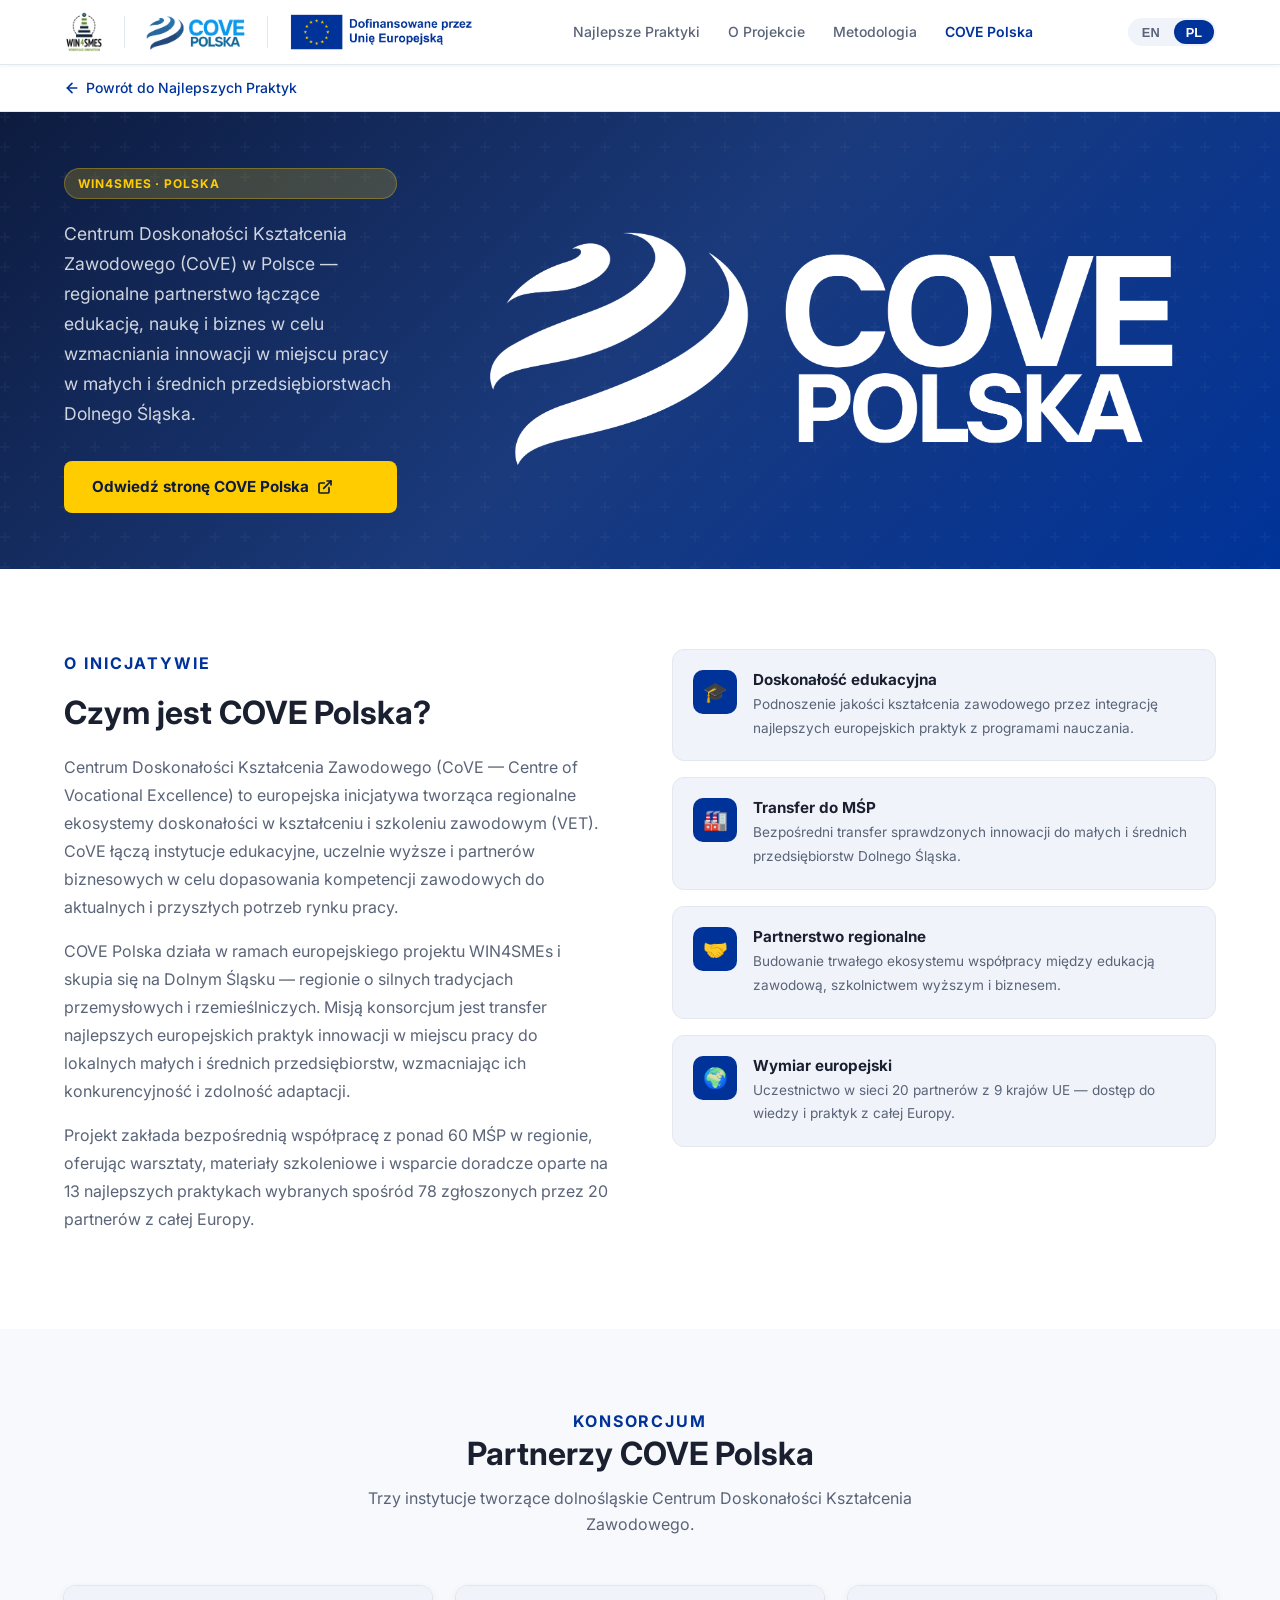
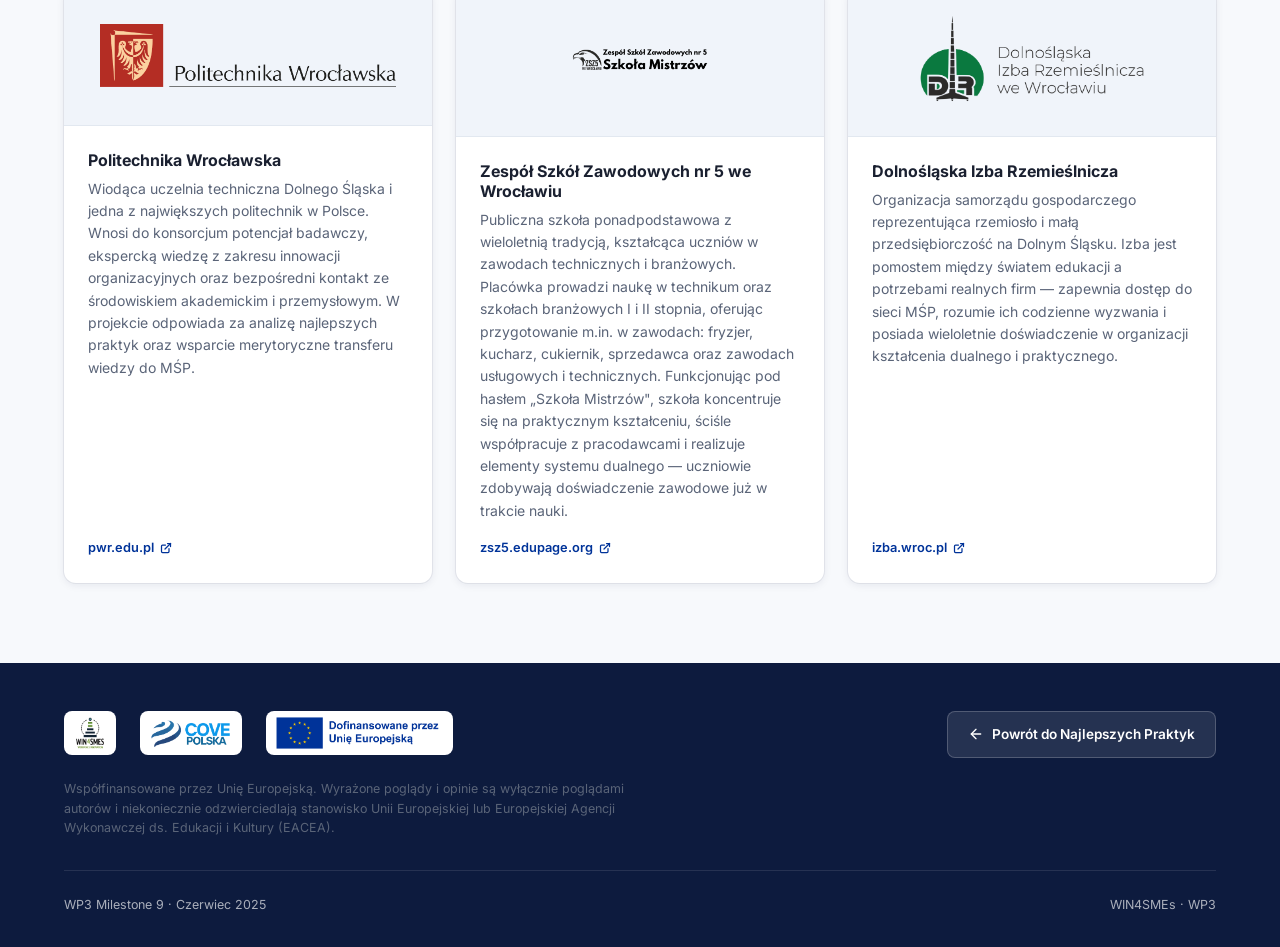
==== commit 735bdc09: "Enlarge partner logos to fill card frames Co-Authored-By: Claude Sonnet 4.6 <noreply@anthropic.com>" ====
--- a/cove-polska.html
+++ b/cove-polska.html
@@ -136,12 +136,12 @@
     .partner-logo-wrap {
       background: var(--surface-soft);
       display: flex; align-items: center; justify-content: center;
-      padding: 2rem 1.5rem;
+      padding: 1.25rem 1.25rem;
       min-height: 140px;
       border-bottom: 1px solid var(--line);
     }
     .partner-logo-wrap img {
-      max-height: 80px; max-width: 100%; width: auto; object-fit: contain;
+      max-height: 110px; max-width: 90%; width: auto; object-fit: contain;
     }
     .partner-info { padding: 1.5rem; flex: 1; display: flex; flex-direction: column; }
     .partner-info h3 { font-size: 1rem; margin-bottom: 0.5rem; color: var(--ink); }
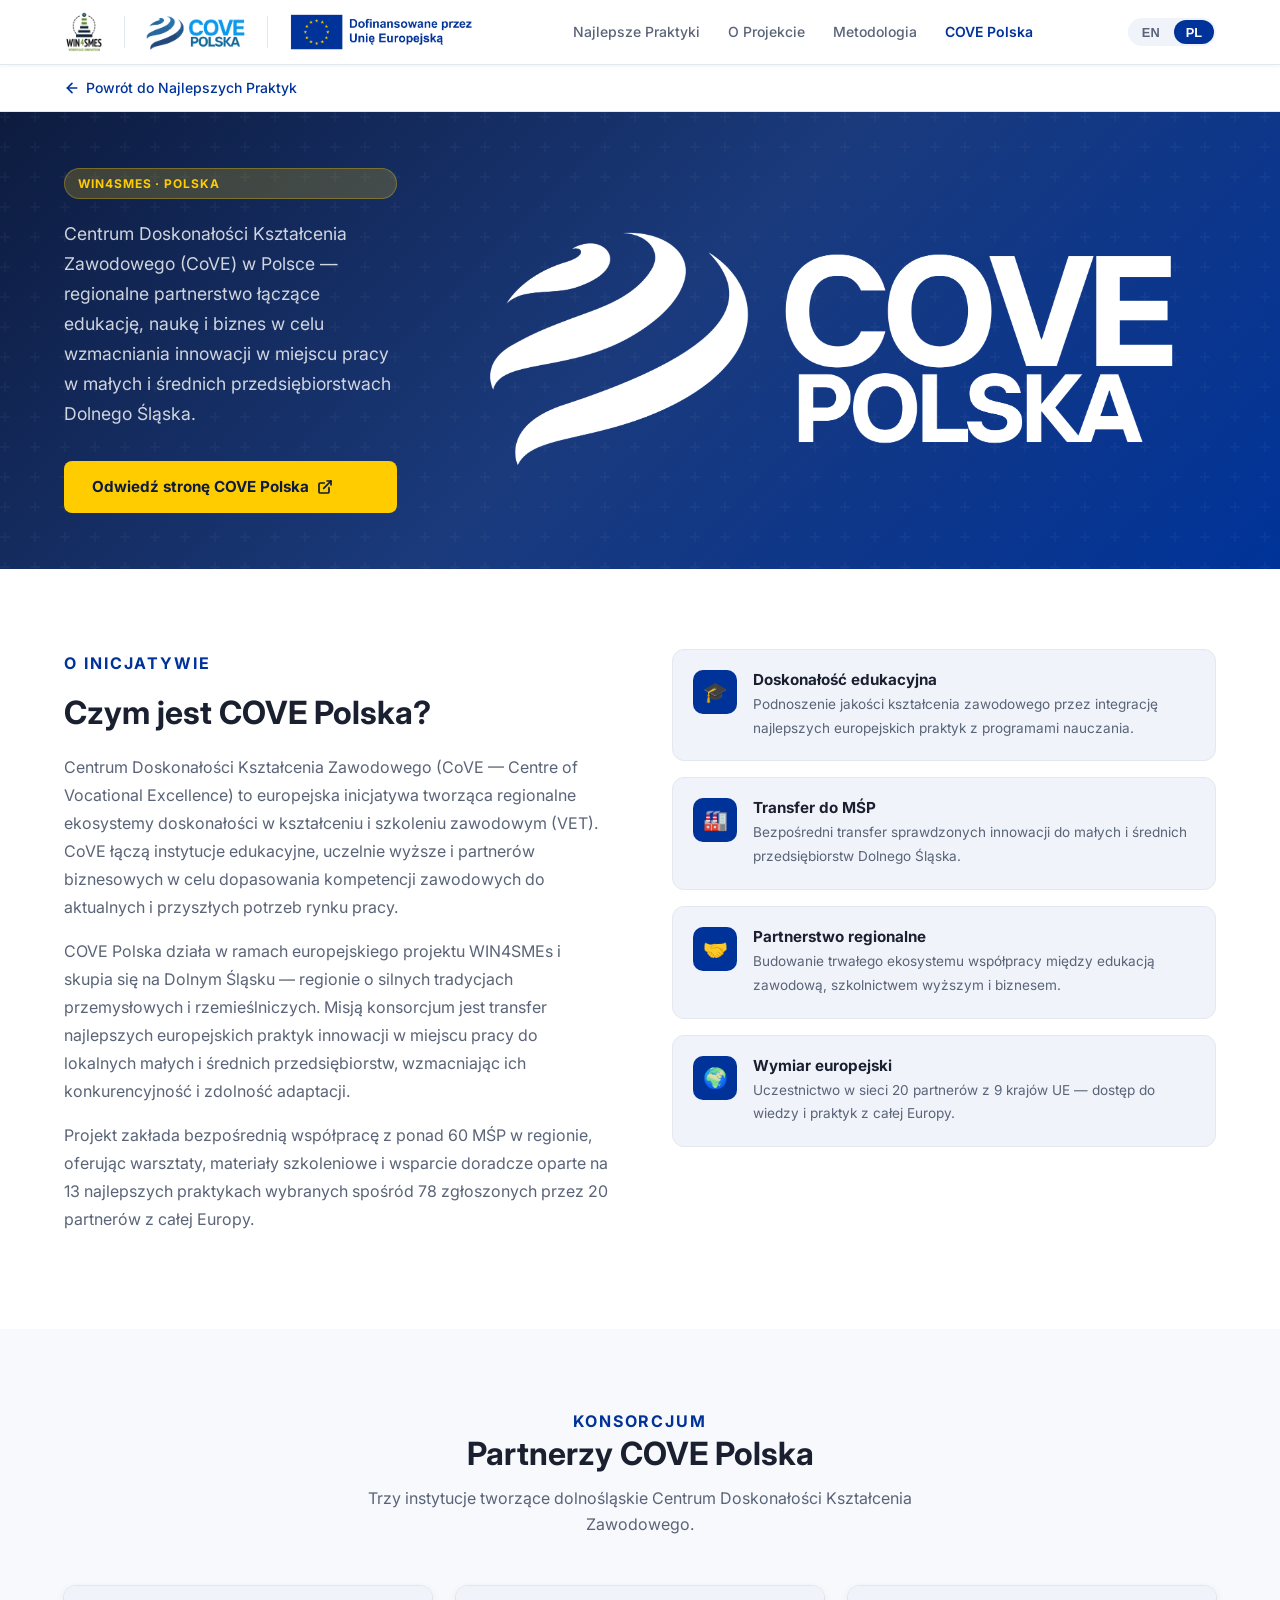
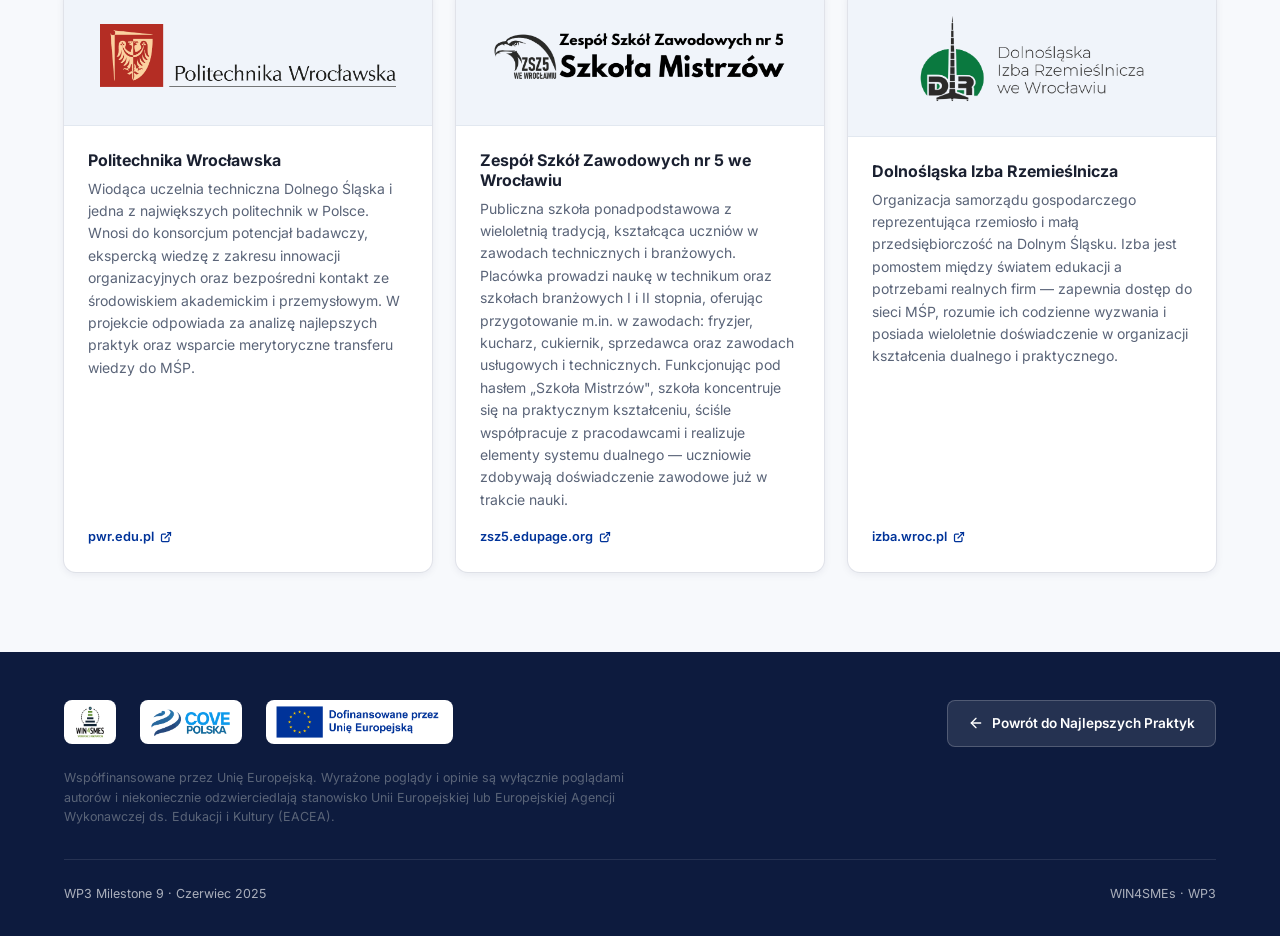
==== commit 2d823423: "Add Cloudflare Web Analytics" ====
--- a/cove-polska.html
+++ b/cove-polska.html
@@ -541,5 +541,8 @@
 
   setLangCP('pl');
   </script>
+  <!-- Cloudflare Web Analytics -->
+  <script type="module" src="https://static.cloudflareinsights.com/beacon.min.js" data-cf-beacon='{"token":"1260b1c5685842d5940295fc569477d2"}'></script>
+  <!-- End Cloudflare Web Analytics -->
 </body>
 </html>
